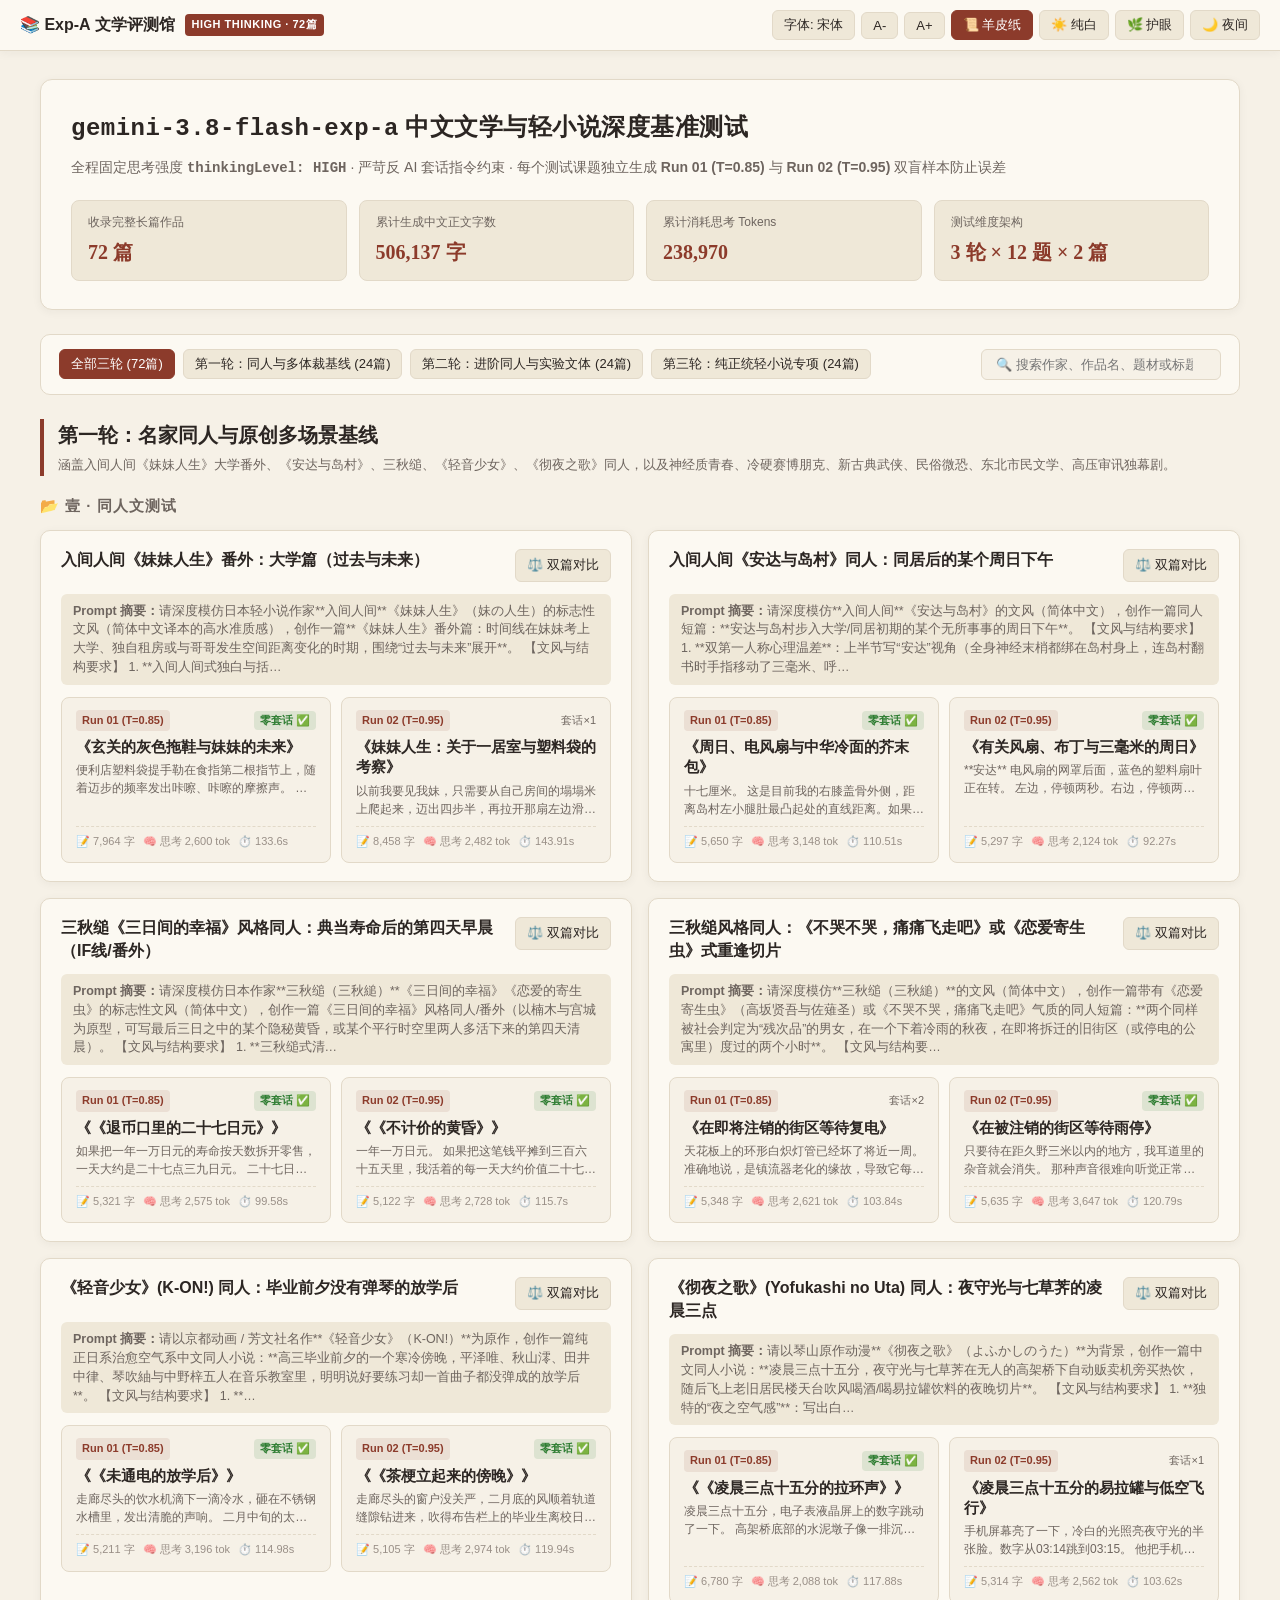
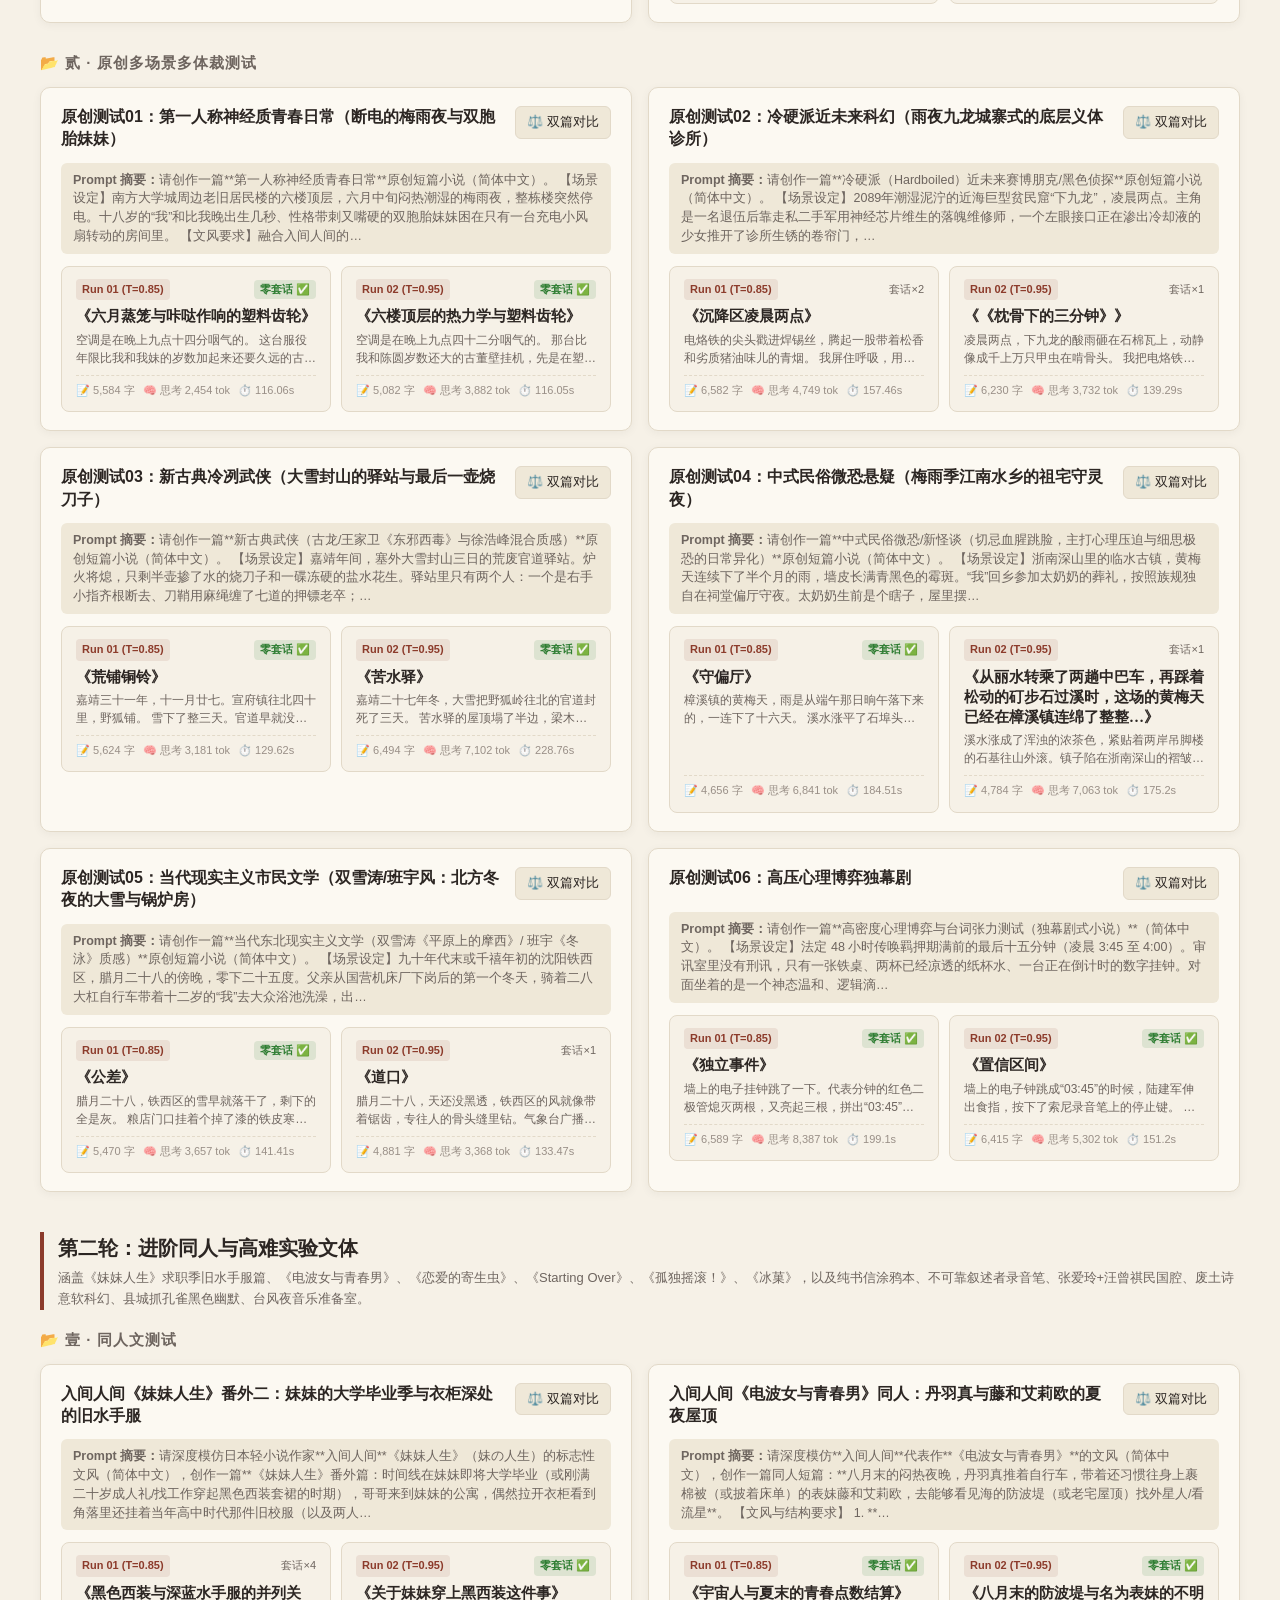
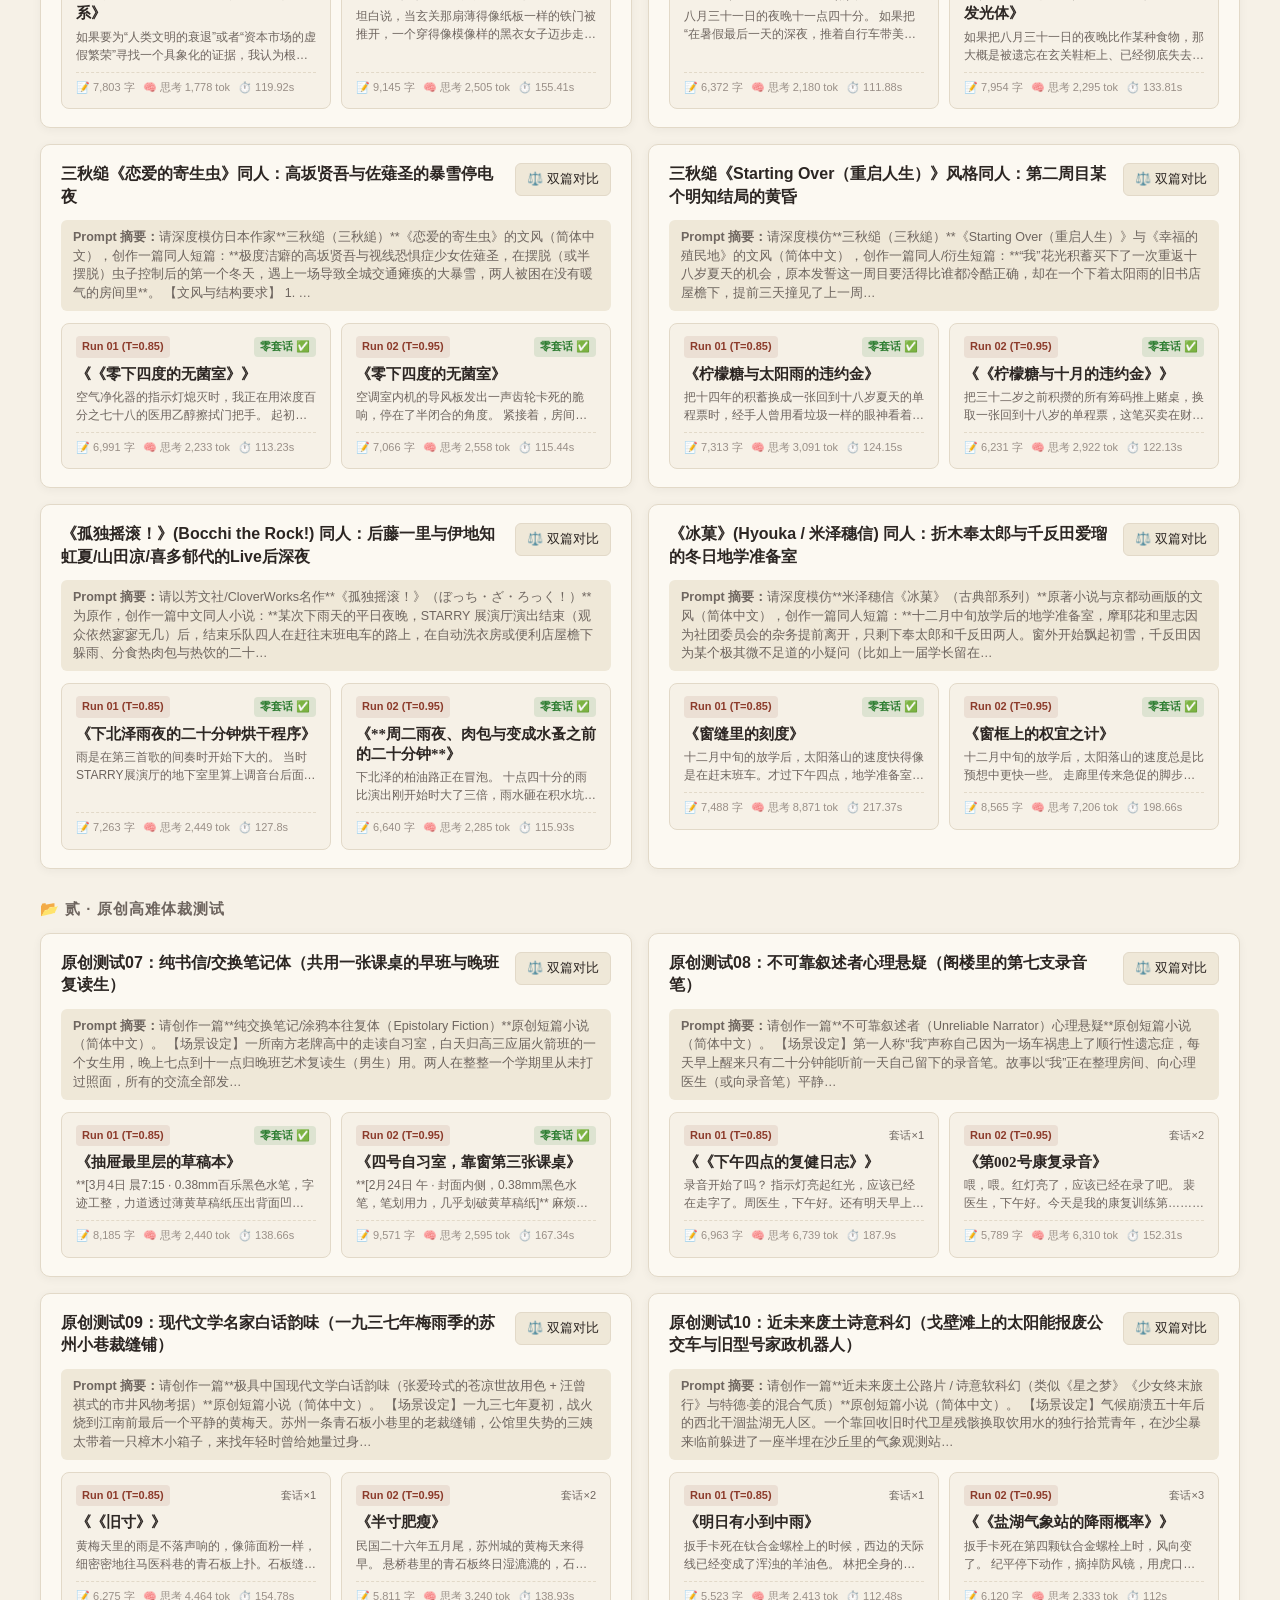
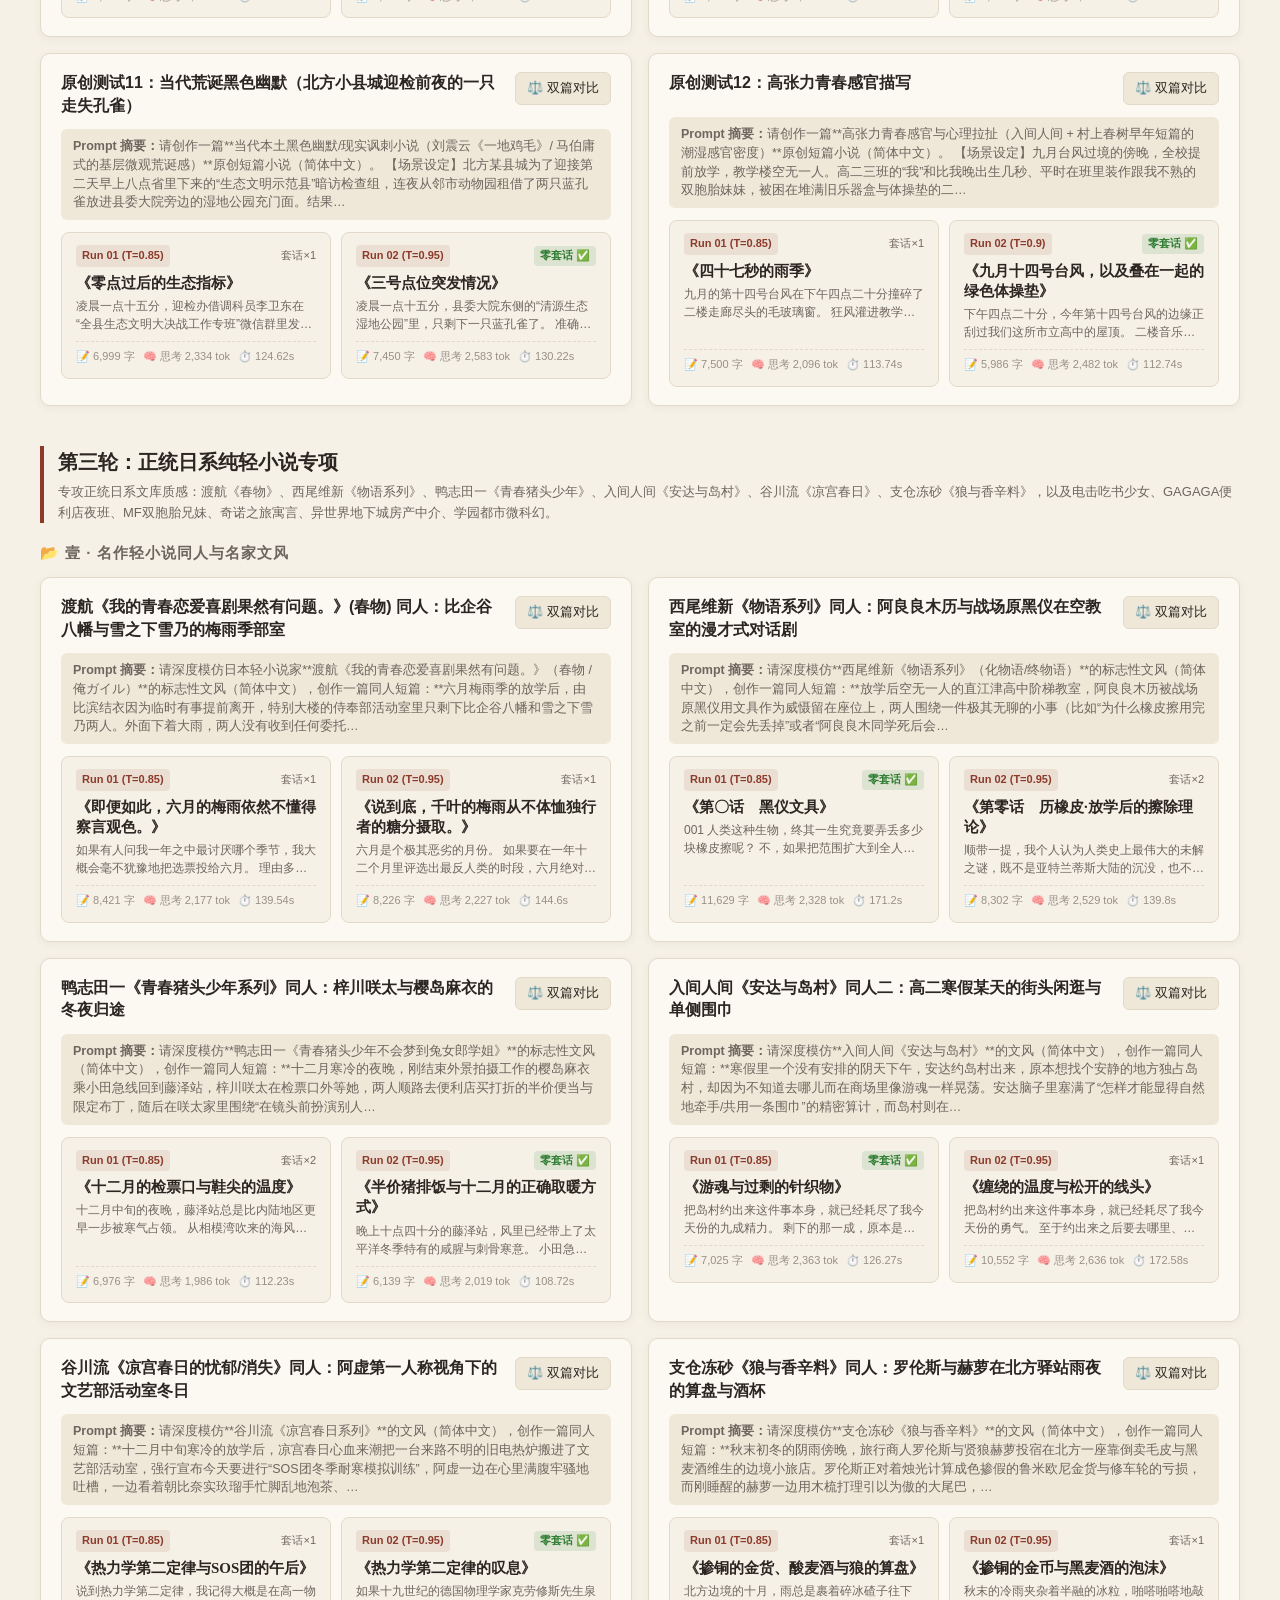
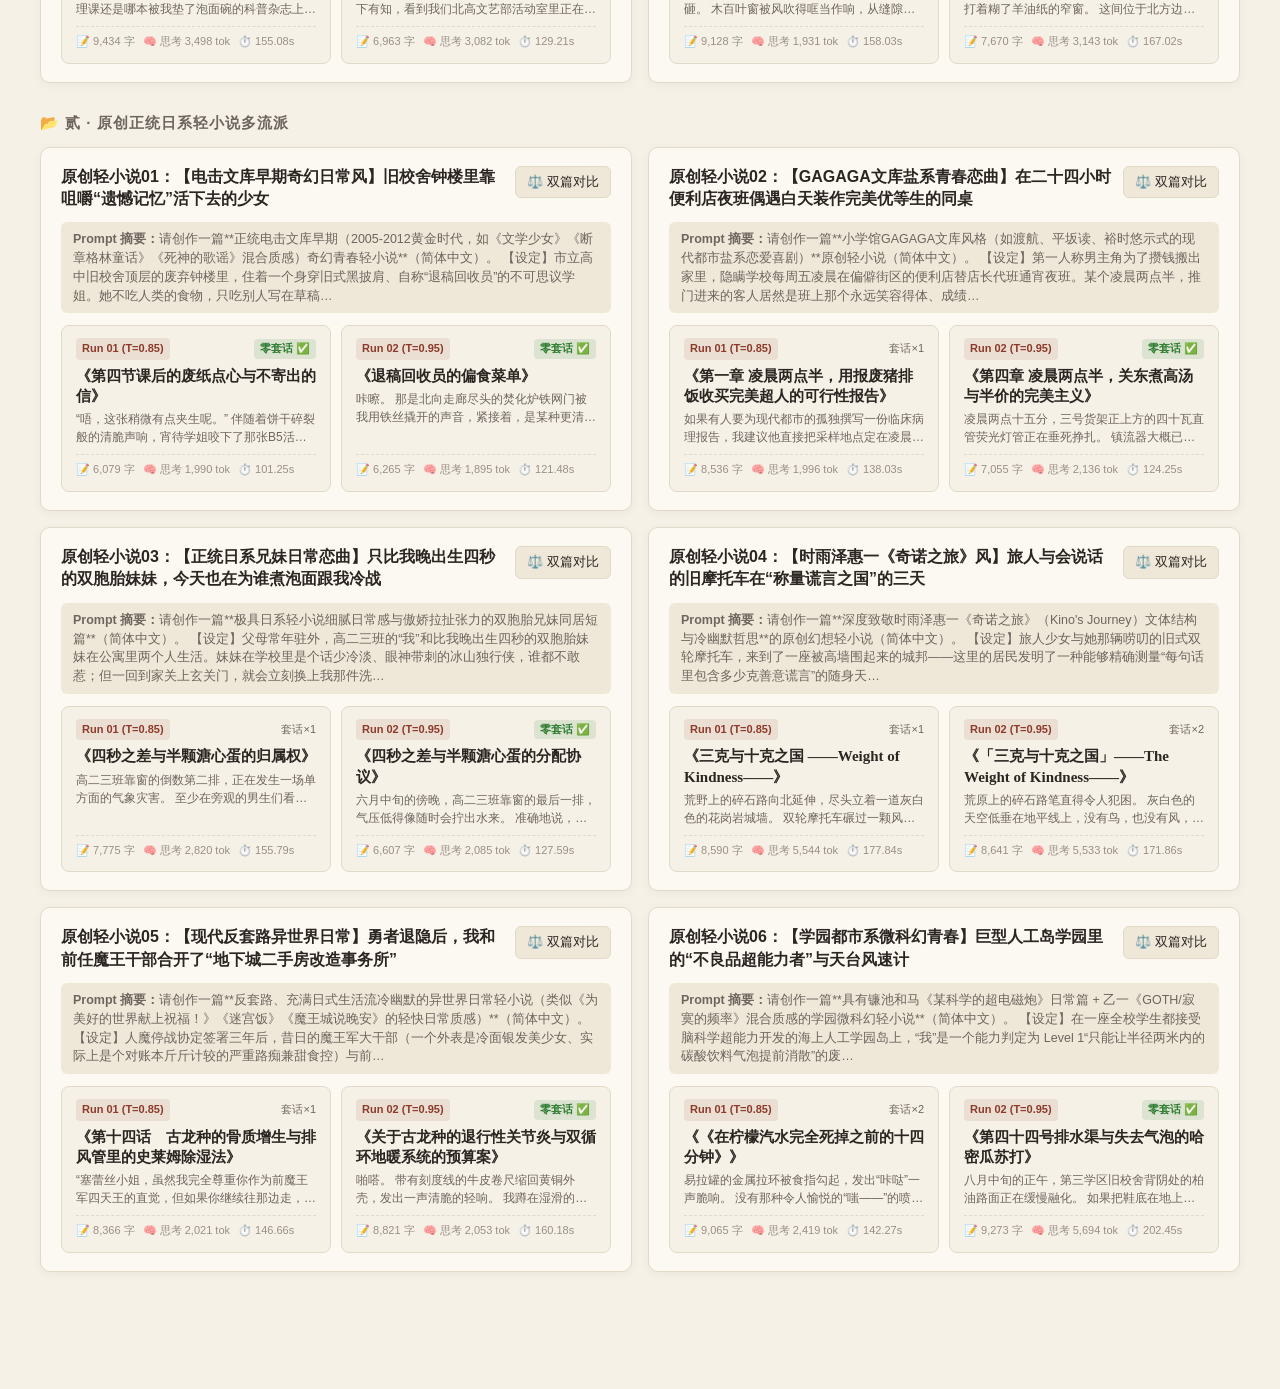
==== index.html @ 612570c8 "Add static catalog & lightweight novel reader for all 72 benchmark articles (506k chars)" ====
<!DOCTYPE html>
<html lang="zh-CN" data-theme="sepia" data-font="serif">
<head>
  <meta charset="UTF-8" />
  <meta name="viewport" content="width=device-width, initial-scale=1.0, maximum-scale=5.0" />
  <title>gemini-3.8-flash-exp-a 中文文学与轻小说创作评测馆 (72篇 / 50.6万字)</title>
  <style>
    :root {
      --bg-main: #f6f1e7;
      --bg-card: #fcf9f2;
      --bg-elevated: #efe8d8;
      --text-main: #2c2623;
      --text-muted: #6e655f;
      --text-faint: #998f87;
      --border-color: #e2d9c8;
      --accent: #8c3b2b;
      --accent-soft: rgba(140, 59, 43, 0.1);
      --badge-ok-bg: rgba(46, 125, 50, 0.12);
      --badge-ok-text: #2e7d32;
      --shadow: 0 2px 10px rgba(44, 38, 35, 0.05);
      --reader-font-size: 18px;
      --reader-max-width: 780px;
      --font-serif: "Songti SC", "Noto Serif CJK SC", "Source Han Serif SC", "STSong", "SimSun", Georgia, serif;
      --font-sans: -apple-system, BlinkMacSystemFont, "PingFang SC", "Hiragino Sans GB", "Microsoft YaHei", "Noto Sans CJK SC", sans-serif;
    }

    [data-theme="light"] {
      --bg-main: #f8f9fa;
      --bg-card: #ffffff;
      --bg-elevated: #f1f3f5;
      --text-main: #1f2328;
      --text-muted: #59636e;
      --text-faint: #8c959f;
      --border-color: #e5e7eb;
      --accent: #2563eb;
      --accent-soft: rgba(37, 99, 235, 0.1);
      --shadow: 0 2px 8px rgba(0, 0, 0, 0.04);
    }

    [data-theme="green"] {
      --bg-main: #e3edcd;
      --bg-card: #ebf4d8;
      --bg-elevated: #d7e4bc;
      --text-main: #233020;
      --text-muted: #52634e;
      --text-faint: #788a73;
      --border-color: #c7d6ab;
      --accent: #2e6b34;
      --accent-soft: rgba(46, 107, 52, 0.12);
      --shadow: 0 2px 8px rgba(35, 48, 32, 0.05);
    }

    [data-theme="dark"] {
      --bg-main: #141517;
      --bg-card: #1c1e22;
      --bg-elevated: #25282e;
      --text-main: #d8dae0;
      --text-muted: #9096a2;
      --text-faint: #636875;
      --border-color: #2c3038;
      --accent: #e07a5f;
      --accent-soft: rgba(224, 122, 95, 0.15);
      --badge-ok-bg: rgba(76, 175, 80, 0.15);
      --badge-ok-text: #81c784;
      --shadow: 0 4px 16px rgba(0, 0, 0, 0.3);
    }

    * {
      box-sizing: border-box;
      margin: 0;
      padding: 0;
    }

    body {
      background-color: var(--bg-main);
      color: var(--text-main);
      font-family: var(--font-sans);
      line-height: 1.6;
      transition: background-color 0.2s ease, color 0.2s ease;
      -webkit-font-smoothing: antialiased;
    }

    /* Reading progress bar */
    #progress-bar {
      position: fixed;
      top: 0;
      left: 0;
      height: 3px;
      background: var(--accent);
      width: 0%;
      z-index: 1000;
      transition: width 0.1s ease-out;
    }

    /* Top Sticky Navigation */
    .topbar {
      position: sticky;
      top: 0;
      z-index: 900;
      background: var(--bg-card);
      border-bottom: 1px solid var(--border-color);
      padding: 10px 20px;
      display: flex;
      align-items: center;
      justify-content: space-between;
      gap: 12px;
      flex-wrap: wrap;
      box-shadow: var(--shadow);
    }

    .brand {
      display: flex;
      align-items: center;
      gap: 10px;
      cursor: pointer;
      text-decoration: none;
      color: var(--text-main);
      font-weight: 700;
      font-size: 16px;
    }

    .brand-badge {
      background: var(--accent);
      color: #fff;
      font-size: 11px;
      padding: 2px 7px;
      border-radius: 4px;
      font-weight: 600;
      letter-spacing: 0.5px;
    }

    .toolbar-group {
      display: flex;
      align-items: center;
      gap: 6px;
      flex-wrap: wrap;
    }

    .btn {
      background: var(--bg-elevated);
      color: var(--text-main);
      border: 1px solid var(--border-color);
      padding: 5px 11px;
      border-radius: 6px;
      font-size: 13px;
      cursor: pointer;
      transition: all 0.15s ease;
      display: inline-flex;
      align-items: center;
      gap: 5px;
      text-decoration: none;
      white-space: nowrap;
    }

    .btn:hover {
      border-color: var(--accent);
      color: var(--accent);
    }

    .btn.active {
      background: var(--accent);
      color: #fff;
      border-color: var(--accent);
    }

    /* Container */
    .container {
      max-width: 1240px;
      margin: 0 auto;
      padding: 28px 20px 80px;
    }

    /* Hero Header */
    .hero {
      background: var(--bg-card);
      border: 1px solid var(--border-color);
      border-radius: 12px;
      padding: 28px 30px;
      margin-bottom: 24px;
      box-shadow: var(--shadow);
    }

    .hero h1 {
      font-size: 24px;
      font-family: var(--font-serif);
      margin-bottom: 8px;
      letter-spacing: 0.5px;
    }

    .hero-sub {
      color: var(--text-muted);
      font-size: 14px;
      margin-bottom: 20px;
    }

    .stats-grid {
      display: grid;
      grid-template-columns: repeat(auto-fit, minmax(160px, 1fr));
      gap: 12px;
    }

    .stat-box {
      background: var(--bg-elevated);
      padding: 12px 16px;
      border-radius: 8px;
      border: 1px solid var(--border-color);
    }

    .stat-label {
      font-size: 12px;
      color: var(--text-muted);
      margin-bottom: 4px;
    }

    .stat-val {
      font-size: 20px;
      font-weight: 700;
      color: var(--accent);
      font-family: var(--font-serif);
    }

    /* Filter Bar */
    .filter-bar {
      display: flex;
      flex-wrap: wrap;
      gap: 12px;
      align-items: center;
      justify-content: space-between;
      margin-bottom: 24px;
      background: var(--bg-card);
      padding: 14px 18px;
      border-radius: 10px;
      border: 1px solid var(--border-color);
    }

    .tabs {
      display: flex;
      gap: 8px;
      flex-wrap: wrap;
    }

    .search-input {
      background: var(--bg-main);
      color: var(--text-main);
      border: 1px solid var(--border-color);
      padding: 7px 14px;
      border-radius: 6px;
      font-size: 13px;
      min-width: 240px;
      outline: none;
    }

    .search-input:focus {
      border-color: var(--accent);
    }

    /* Round Section */
    .round-section {
      margin-bottom: 40px;
    }

    .round-header {
      border-left: 4px solid var(--accent);
      padding-left: 14px;
      margin-bottom: 18px;
    }

    .round-header h2 {
      font-size: 20px;
      font-family: var(--font-serif);
      margin-bottom: 4px;
    }

    .round-header p {
      font-size: 13px;
      color: var(--text-muted);
    }

    .category-block {
      margin-bottom: 28px;
    }

    .category-title {
      font-size: 15px;
      font-weight: 700;
      color: var(--text-muted);
      margin-bottom: 12px;
      display: flex;
      align-items: center;
      gap: 8px;
      text-transform: uppercase;
      letter-spacing: 1px;
    }

    .topics-grid {
      display: grid;
      grid-template-columns: repeat(auto-fill, minmax(540px, 1fr));
      gap: 16px;
    }

    @media (max-width: 640px) {
      .topics-grid {
        grid-template-columns: 1fr;
      }
      .search-input {
        width: 100%;
      }
    }

    .topic-card {
      background: var(--bg-card);
      border: 1px solid var(--border-color);
      border-radius: 10px;
      padding: 18px 20px;
      box-shadow: var(--shadow);
      display: flex;
      flex-direction: column;
      gap: 12px;
    }

    .topic-top {
      display: flex;
      justify-content: space-between;
      align-items: flex-start;
      gap: 10px;
    }

    .topic-name {
      font-size: 16px;
      font-weight: 700;
      color: var(--text-main);
      line-height: 1.4;
    }

    .prompt-preview {
      font-size: 12.5px;
      color: var(--text-muted);
      background: var(--bg-elevated);
      padding: 8px 12px;
      border-radius: 6px;
      line-height: 1.5;
    }

    .runs-row {
      display: grid;
      grid-template-columns: 1fr 1fr;
      gap: 10px;
    }

    @media (max-width: 500px) {
      .runs-row {
        grid-template-columns: 1fr;
      }
    }

    .run-box {
      border: 1px solid var(--border-color);
      background: var(--bg-main);
      border-radius: 8px;
      padding: 12px 14px;
      cursor: pointer;
      transition: all 0.15s ease;
      display: flex;
      flex-direction: column;
      justify-content: space-between;
      gap: 8px;
      text-decoration: none;
      color: inherit;
    }

    .run-box:hover {
      border-color: var(--accent);
      transform: translateY(-1px);
      box-shadow: var(--shadow);
    }

    .run-badge-row {
      display: flex;
      align-items: center;
      justify-content: space-between;
      font-size: 11px;
      color: var(--text-muted);
    }

    .run-tag {
      font-weight: 700;
      color: var(--accent);
      background: var(--accent-soft);
      padding: 2px 6px;
      border-radius: 4px;
    }

    .cliche-ok {
      background: var(--badge-ok-bg);
      color: var(--badge-ok-text);
      padding: 1px 6px;
      border-radius: 4px;
      font-weight: 600;
    }

    .run-story-title {
      font-family: var(--font-serif);
      font-weight: 700;
      font-size: 15px;
      color: var(--text-main);
      line-height: 1.35;
    }

    .run-excerpt {
      font-size: 12px;
      color: var(--text-muted);
      line-height: 1.5;
      display: -webkit-box;
      -webkit-line-clamp: 2;
      -webkit-box-orient: vertical;
      overflow: hidden;
    }

    .run-meta-foot {
      font-size: 11px;
      color: var(--text-faint);
      display: flex;
      gap: 8px;
      flex-wrap: wrap;
      border-top: 1px dashed var(--border-color);
      padding-top: 6px;
    }

    /* ================= READER VIEW ================= */
    #reader-view {
      display: none;
    }

    .reader-wrapper {
      max-width: var(--reader-max-width);
      margin: 0 auto;
      padding: 24px 16px 100px;
      transition: max-width 0.2s ease;
    }

    .reader-wrapper.compare-mode {
      max-width: 1440px;
    }

    .reader-meta-card {
      background: var(--bg-card);
      border: 1px solid var(--border-color);
      border-radius: 10px;
      padding: 18px 22px;
      margin-bottom: 20px;
      box-shadow: var(--shadow);
    }

    .reader-eyebrow {
      font-size: 12px;
      color: var(--accent);
      font-weight: 600;
      margin-bottom: 4px;
      display: flex;
      align-items: center;
      justify-content: space-between;
      flex-wrap: wrap;
      gap: 8px;
    }

    .reader-topic-title {
      font-size: 18px;
      font-weight: 700;
      margin-bottom: 10px;
    }

    .reader-stats-strip {
      display: flex;
      flex-wrap: wrap;
      gap: 12px;
      font-size: 12.5px;
      color: var(--text-muted);
      padding-bottom: 12px;
      border-bottom: 1px solid var(--border-color);
      margin-bottom: 12px;
    }

    .drawer-box {
      display: none;
      margin-top: 12px;
      background: var(--bg-elevated);
      border: 1px solid var(--border-color);
      border-radius: 8px;
      padding: 14px 16px;
      font-size: 13px;
      white-space: pre-wrap;
      line-height: 1.65;
      max-height: 420px;
      overflow-y: auto;
      color: var(--text-main);
    }

    .drawer-box.open {
      display: block;
    }

    /* Novel Paper Area */
    .paper-grid {
      display: grid;
      grid-template-columns: 1fr;
      gap: 20px;
    }

    .reader-wrapper.compare-mode .paper-grid {
      grid-template-columns: 1fr 1fr;
    }

    @media (max-width: 900px) {
      .reader-wrapper.compare-mode .paper-grid {
        grid-template-columns: 1fr;
      }
    }

    .novel-paper {
      background: var(--bg-card);
      border: 1px solid var(--border-color);
      border-radius: 12px;
      padding: 44px 48px;
      box-shadow: var(--shadow);
      font-size: var(--reader-font-size);
      line-height: 1.95;
      letter-spacing: 0.02em;
    }

    [data-font="serif"] .novel-paper {
      font-family: var(--font-serif);
    }

    [data-font="sans"] .novel-paper {
      font-family: var(--font-sans);
    }

    @media (max-width: 640px) {
      .novel-paper {
        padding: 26px 20px;
        line-height: 1.85;
      }
    }

    .novel-paper h1, .novel-paper h2, .novel-paper h3 {
      font-family: var(--font-serif);
      line-height: 1.4;
      margin: 1.2em 0 0.8em;
      color: var(--text-main);
    }

    .novel-paper h1:first-child, .novel-paper h2:first-child {
      margin-top: 0;
      padding-bottom: 16px;
      border-bottom: 1px solid var(--border-color);
      margin-bottom: 28px;
      font-size: 1.45em;
    }

    .novel-paper p {
      margin-bottom: 1.15em;
      text-align: justify;
    }

    .novel-paper blockquote {
      border-left: 3px solid var(--accent);
      background: var(--bg-elevated);
      padding: 10px 16px;
      margin: 1.2em 0;
      border-radius: 0 6px 6px 0;
      font-size: 0.95em;
    }

    .novel-paper hr {
      border: none;
      border-top: 1px dashed var(--border-color);
      margin: 2em 0;
    }

    .reader-footer-nav {
      margin-top: 28px;
      display: flex;
      justify-content: space-between;
      align-items: center;
      gap: 12px;
      flex-wrap: wrap;
    }
  </style>
</head>
<body>

  <div id="progress-bar"></div>

  <!-- Top Sticky Bar -->
  <header class="topbar">
    <a class="brand" href="#/" onclick="goHome(event)">
      <span>📚 Exp-A 文学评测馆</span>
      <span class="brand-badge">HIGH THINKING · 72篇</span>
    </a>

    <!-- Reader Controls (Visible everywhere for theme, expanded in reader) -->
    <div class="toolbar-group">
      <button class="btn" id="btn-back-home" style="display:none;" onclick="goHome(event)">← 返回分类目录</button>
      <button class="btn" id="btn-font-toggle" onclick="toggleFont()" title="切换衬线/无衬线字体">字体: 宋体</button>
      <button class="btn" onclick="changeFontSize(-1)" title="减小字号">A-</button>
      <button class="btn" onclick="changeFontSize(1)" title="增大字号">A+</button>
      <button class="btn" id="theme-sepia" onclick="setTheme('sepia')">📜 羊皮纸</button>
      <button class="btn" id="theme-light" onclick="setTheme('light')">☀️ 纯白</button>
      <button class="btn" id="theme-green" onclick="setTheme('green')">🌿 护眼</button>
      <button class="btn" id="theme-dark" onclick="setTheme('dark')">🌙 夜间</button>
    </div>
  </header>

  <!-- ================= DIRECTORY VIEW ================= -->
  <main id="directory-view" class="container">
    <section class="hero">
      <h1><code>gemini-3.8-flash-exp-a</code> 中文文学与轻小说深度基准测试</h1>
      <p class="hero-sub">
        全程固定思考强度 <strong><code>thinkingLevel: HIGH</code></strong> · 严苛反 AI 套话指令约束 · 每个测试课题独立生成 <strong>Run 01 (T=0.85)</strong> 与 <strong>Run 02 (T=0.95)</strong> 双盲样本防止误差
      </p>
      <div class="stats-grid">
        <div class="stat-box">
          <div class="stat-label">收录完整长篇作品</div>
          <div class="stat-val" id="stat-articles">72 篇</div>
        </div>
        <div class="stat-box">
          <div class="stat-label">累计生成中文正文字数</div>
          <div class="stat-val" id="stat-chars">506,137 字</div>
        </div>
        <div class="stat-box">
          <div class="stat-label">累计消耗思考 Tokens</div>
          <div class="stat-val" id="stat-thoughts">238,970</div>
        </div>
        <div class="stat-box">
          <div class="stat-label">测试维度架构</div>
          <div class="stat-val">3 轮 × 12 题 × 2 篇</div>
        </div>
      </div>
    </section>

    <section class="filter-bar">
      <div class="tabs" id="round-tabs">
        <button class="btn active" data-round="all" onclick="filterRound('all')">全部三轮 (72篇)</button>
        <button class="btn" data-round="round1" onclick="filterRound('round1')">第一轮：同人与多体裁基线 (24篇)</button>
        <button class="btn" data-round="round2" onclick="filterRound('round2')">第二轮：进阶同人与实验文体 (24篇)</button>
        <button class="btn" data-round="round3" onclick="filterRound('round3')">第三轮：纯正统轻小说专项 (24篇)</button>
      </div>
      <input type="search" id="search-box" class="search-input" placeholder="🔍 搜索作家、作品名、题材或标题关键词..." oninput="renderDirectory()" />
    </section>

    <div id="catalog-container"></div>
  </main>

  <!-- ================= READER VIEW ================= -->
  <main id="reader-view">
    <div class="reader-wrapper" id="reader-wrapper">
      <div class="reader-meta-card">
        <div class="reader-eyebrow">
          <span id="r-breadcrumb">Round 1 · 分类</span>
          <div class="toolbar-group">
            <button class="btn" id="btn-switch-run1" onclick="switchRun(1)">Run 01 (T=0.85)</button>
            <button class="btn" id="btn-switch-run2" onclick="switchRun(2)">Run 02 (T=0.95)</button>
            <button class="btn" id="btn-compare" onclick="toggleCompare()">⚖️ 双栏同屏对比</button>
          </div>
        </div>
        <div class="reader-topic-title" id="r-topic-title">课题名称</div>
        <div class="reader-stats-strip" id="r-stats-strip"></div>
        <div class="toolbar-group">
          <button class="btn" onclick="toggleDrawer('drawer-prompt')">📋 查看测试 Prompt (System + User)</button>
          <button class="btn" onclick="toggleDrawer('drawer-thoughts')">🧠 查看 High 思考链 (<span id="r-thought-count">0</span> tokens)</button>
          <a class="btn" id="r-raw-md" href="#" target="_blank">📄 查看原始 Markdown</a>
        </div>
        <div id="drawer-prompt" class="drawer-box"></div>
        <div id="drawer-thoughts" class="drawer-box"></div>
      </div>

      <div class="paper-grid" id="paper-grid">
        <article class="novel-paper" id="novel-content-1"></article>
        <article class="novel-paper" id="novel-content-2" style="display:none;"></article>
      </div>

      <div class="reader-footer-nav">
        <button class="btn" id="btn-prev-art" onclick="navArticle(-1)">← 上一篇</button>
        <button class="btn" onclick="goHome(event)">📚 返回分类总目录</button>
        <button class="btn" id="btn-next-art" onclick="navArticle(1)">下一篇 →</button>
      </div>
    </div>
  </main>

  <script>
    let CATALOG = null;
    let FLAT_ARTICLES = [];
    let ARTICLE_CACHE = {};
    let currentRoundFilter = 'all';
    let currentArticleId = null;
    let currentPairIds = [null, null];
    let isCompareMode = false;
    let fontSize = parseInt(localStorage.getItem('expa_font_size') || '18', 10);

    // Simple & clean Markdown to HTML parser for novel text
    function renderMarkdown(md) {
      if (!md) return '';
      const escaped = md
        .replace(/&/g, '&amp;')
        .replace(/</g, '&lt;')
        .replace(/>/g, '&gt;');

      const lines = escaped.split('\n');
      let html = [];
      let inQuote = false;

      for (let i = 0; i < lines.length; i++) {
        let line = lines[i].trimEnd();
        let trimmed = line.trim();

        if (!trimmed) {
          if (inQuote) {
            html.push('</blockquote>');
            inQuote = false;
          }
          continue;
        }

        if (/^---+$|^\*\*\*+$/.test(trimmed)) {
          if (inQuote) { html.push('</blockquote>'); inQuote = false; }
          html.push('<hr/>');
          continue;
        }

        if (trimmed.startsWith('# ')) {
          if (inQuote) { html.push('</blockquote>'); inQuote = false; }
          html.push(`<h1>${ formatInline(trimmed.slice(2)) }</h1>`);
        } else if (trimmed.startsWith('## ')) {
          if (inQuote) { html.push('</blockquote>'); inQuote = false; }
          html.push(`<h2>${ formatInline(trimmed.slice(3)) }</h2>`);
        } else if (trimmed.startsWith('### ')) {
          if (inQuote) { html.push('</blockquote>'); inQuote = false; }
          html.push(`<h3>${ formatInline(trimmed.slice(4)) }</h3>`);
        } else if (trimmed.startsWith('&gt;')) {
          if (!inQuote) {
            html.push('<blockquote>');
            inQuote = true;
          }
          html.push(`<p>${ formatInline(trimmed.replace(/^&gt;\s*/, '')) }</p>`);
        } else {
          if (inQuote) { html.push('</blockquote>'); inQuote = false; }
          html.push(`<p>${ formatInline(trimmed) }</p>`);
        }
      }
      if (inQuote) html.push('</blockquote>');
      return html.join('\n');
    }

    function formatInline(str) {
      return str
        .replace(/\*\*(.+?)\*\*/g, '<strong>$1</strong>')
        .replace(/\*(.+?)\*/g, '<em>$1</em>')
        .replace(/`([^`]+)`/g, '<code>$1</code>');
    }

    async function init() {
      // Restore theme & font preferences
      const savedTheme = localStorage.getItem('expa_theme') || 'sepia';
      const savedFont = localStorage.getItem('expa_font') || 'serif';
      setTheme(savedTheme);
      setFont(savedFont);
      document.documentElement.style.setProperty('--reader-font-size', fontSize + 'px');

      const res = await fetch('data/catalog.json');
      CATALOG = await res.json();

      document.getElementById('stat-articles').textContent = CATALOG.total_articles + ' 篇';
      document.getElementById('stat-chars').textContent = CATALOG.total_chars.toLocaleString() + ' 字';
      document.getElementById('stat-thoughts').textContent = CATALOG.total_thought_tokens.toLocaleString();

      FLAT_ARTICLES = [];
      CATALOG.rounds.forEach(r => {
        r.categories.forEach(c => {
          c.topics.forEach(t => {
            t.runs.forEach(run => {
              FLAT_ARTICLES.push({
                ...run,
                round_id: r.round_id,
                round_short: r.round_short,
                cat_name: c.cat_name,
                topic_title: t.topic_title,
                pair_ids: t.runs.map(x => x.id)
              });
            });
          });
        });
      });

      renderDirectory();
      handleRoute();
      window.addEventListener('hashchange', handleRoute);
      window.addEventListener('scroll', updateScrollProgress);
      window.addEventListener('keydown', (e) => {
        if (document.getElementById('reader-view').style.display === 'block') {
          if (e.key === 'ArrowLeft') navArticle(-1);
          if (e.key === 'ArrowRight') navArticle(1);
        }
      });
    }

    function updateScrollProgress() {
      const docEl = document.documentElement;
      const scrollTop = docEl.scrollTop || document.body.scrollTop;
      const scrollHeight = docEl.scrollHeight - docEl.clientHeight;
      const pct = scrollHeight > 0 ? Math.min(100, (scrollTop / scrollHeight) * 100) : 0;
      document.getElementById('progress-bar').style.width = pct + '%';
    }

    function filterRound(roundId) {
      currentRoundFilter = roundId;
      document.querySelectorAll('#round-tabs .btn').forEach(b => {
        b.classList.toggle('active', b.getAttribute('data-round') === roundId);
      });
      renderDirectory();
    }

    function renderDirectory() {
      if (!CATALOG) return;
      const q = (document.getElementById('search-box').value || '').trim().toLowerCase();
      const container = document.getElementById('catalog-container');
      let html = '';

      CATALOG.rounds.forEach(r => {
        if (currentRoundFilter !== 'all' && r.round_id !== currentRoundFilter) return;

        let catsHtml = '';
        r.categories.forEach(c => {
          let topicsHtml = '';
          c.topics.forEach(t => {
            const matchText = (t.topic_title + ' ' + t.topic_short + ' ' + t.prompt_preview + ' ' + t.runs.map(x => x.story_title + ' ' + x.excerpt).join(' ')).toLowerCase();
            if (q && !matchText.includes(q)) return;

            const r1 = t.runs[0];
            const r2 = t.runs[1];

            const renderRunBox = (run) => {
              if (!run) return '';
              const hitBadge = run.cliche_total === 0
                ? `<span class="cliche-ok">零套话 ✅</span>`
                : `<span style="color:var(--text-muted)">套话×${run.cliche_total}</span>`;
              return `
                <a class="run-box" href="#/read/${run.id}">
                  <div>
                    <div class="run-badge-row">
                      <span class="run-tag">Run 0${run.run_idx} (T=${run.temperature})</span>
                      ${hitBadge}
                    </div>
                    <div class="run-story-title" style="margin-top:6px;">《${run.story_title}》</div>
                    <div class="run-excerpt" style="margin-top:4px;">${run.excerpt}</div>
                  </div>
                  <div class="run-meta-foot">
                    <span>📝 ${run.char_count.toLocaleString()} 字</span>
                    <span>🧠 思考 ${run.thought_tokens.toLocaleString()} tok</span>
                    <span>⏱️ ${run.duration_s}s</span>
                  </div>
                </a>
              `;
            };

            topicsHtml += `
              <div class="topic-card">
                <div class="topic-top">
                  <div class="topic-name">${t.topic_title}</div>
                  ${r1 && r2 ? `<a class="btn" href="#/compare/${r1.id}">⚖️ 双篇对比</a>` : ''}
                </div>
                <div class="prompt-preview"><strong>Prompt 摘要：</strong>${t.prompt_preview}</div>
                <div class="runs-row">
                  ${renderRunBox(r1)}
                  ${renderRunBox(r2)}
                </div>
              </div>
            `;
          });

          if (topicsHtml) {
            catsHtml += `
              <div class="category-block">
                <div class="category-title">📂 ${c.cat_name}</div>
                <div class="topics-grid">${topicsHtml}</div>
              </div>
            `;
          }
        });

        if (catsHtml) {
          html += `
            <section class="round-section">
              <div class="round-header">
                <h2>${r.round_name}</h2>
                <p>${r.desc}</p>
              </div>
              ${catsHtml}
            </section>
          `;
        }
      });

      container.innerHTML = html || `<div class="hero" style="text-align:center;color:var(--text-muted)">未找到匹配的测试文章，请尝试其他关键词。</div>`;
    }

    async function fetchArticle(id) {
      if (ARTICLE_CACHE[id]) return ARTICLE_CACHE[id];
      const res = await fetch(`data/articles/${id}.json`);
      const data = await res.json();
      ARTICLE_CACHE[id] = data;
      return data;
    }

    async function handleRoute() {
      const hash = window.location.hash || '#/';
      if (hash.startsWith('#/read/') || hash.startsWith('#/compare/')) {
        const isComp = hash.startsWith('#/compare/');
        const artId = hash.replace('#/read/', '').replace('#/compare/', '').trim();
        await openReader(artId, isComp);
      } else {
        document.getElementById('directory-view').style.display = 'block';
        document.getElementById('reader-view').style.display = 'none';
        document.getElementById('btn-back-home').style.display = 'none';
        window.scrollTo({ top: 0 });
      }
    }

    function goHome(e) {
      if (e) e.preventDefault();
      window.location.hash = '#/';
    }

    async function openReader(artId, compareMode = false) {
      const metaItem = FLAT_ARTICLES.find(x => x.id === artId);
      if (!metaItem) {
        goHome();
        return;
      }

      currentArticleId = artId;
      currentPairIds = metaItem.pair_ids || [artId];
      isCompareMode = compareMode;

      document.getElementById('directory-view').style.display = 'none';
      document.getElementById('reader-view').style.display = 'block';
      document.getElementById('btn-back-home').style.display = 'inline-flex';

      const art = await fetchArticle(artId);

      document.getElementById('r-breadcrumb').textContent = `${art.round_short}  ›  ${art.cat_name}  ›  第 ${art.seq}/72 篇`;
      document.getElementById('r-topic-title').textContent = art.topic_title;
      document.getElementById('r-thought-count').textContent = art.thought_tokens.toLocaleString();
      document.getElementById('r-raw-md').href = art.md_path;

      const hitText = art.cliche_total === 0
        ? '0 命中 (100% 纯净 ✅)'
        : JSON.stringify(art.cliche_hits);

      document.getElementById('r-stats-strip').innerHTML = `
        <span><strong>当前批次：</strong>Run 0${art.run_idx} (temperature=${art.temperature})</span>
        <span><strong>正文字数：</strong>${art.char_count.toLocaleString()} 中文字</span>
        <span><strong>思考 Tokens：</strong>${art.thought_tokens.toLocaleString()}</span>
        <span><strong>输出 Tokens：</strong>${art.output_tokens.toLocaleString()}</span>
        <span><strong>生成耗时：</strong>${art.duration_s} 秒</span>
        <span><strong>违禁 AI 词扫描：</strong>${hitText}</span>
      `;

      document.getElementById('drawer-prompt').textContent =
        `【System Instruction】\n${art.sys_instruction}\n\n【User Prompt】\n${art.prompt}`;
      document.getElementById('drawer-thoughts').textContent =
        art.thoughts || '（无思考链记录）';

      // Close drawers on switch
      document.getElementById('drawer-prompt').classList.remove('open');
      document.getElementById('drawer-thoughts').classList.remove('open');

      // Update Run buttons
      document.getElementById('btn-switch-run1').classList.toggle('active', !isCompareMode && art.run_idx === 1);
      document.getElementById('btn-switch-run2').classList.toggle('active', !isCompareMode && art.run_idx === 2);
      document.getElementById('btn-compare').classList.toggle('active', isCompareMode);

      const wrapper = document.getElementById('reader-wrapper');
      const paper1 = document.getElementById('novel-content-1');
      const paper2 = document.getElementById('novel-content-2');

      if (isCompareMode && currentPairIds.length === 2) {
        wrapper.classList.add('compare-mode');
        const [a1, a2] = await Promise.all([fetchArticle(currentPairIds[0]), fetchArticle(currentPairIds[1])]);
        paper1.innerHTML = `<div style="font-size:13px;color:var(--accent);font-weight:700;margin-bottom:10px;">【Run 01 · T=${a1.temperature} · ${a1.char_count.toLocaleString()}字 · 思考 ${a1.thought_tokens} tok】</div>` + renderMarkdown(a1.text);
        paper2.innerHTML = `<div style="font-size:13px;color:var(--accent);font-weight:700;margin-bottom:10px;">【Run 02 · T=${a2.temperature} · ${a2.char_count.toLocaleString()}字 · 思考 ${a2.thought_tokens} tok】</div>` + renderMarkdown(a2.text);
        paper2.style.display = 'block';
      } else {
        wrapper.classList.remove('compare-mode');
        paper1.innerHTML = renderMarkdown(art.text);
        paper2.style.display = 'none';
      }

      // Update Prev / Next buttons
      const idx = FLAT_ARTICLES.findIndex(x => x.id === artId);
      document.getElementById('btn-prev-art').disabled = idx <= 0;
      document.getElementById('btn-next-art').disabled = idx >= FLAT_ARTICLES.length - 1;

      window.scrollTo({ top: 0, behavior: 'smooth' });
    }

    function switchRun(runIdx) {
      if (!currentPairIds || currentPairIds.length < runIdx) return;
      window.location.hash = `#/read/${currentPairIds[runIdx - 1]}`;
    }

    function toggleCompare() {
      if (!currentArticleId) return;
      if (isCompareMode) {
        window.location.hash = `#/read/${currentArticleId}`;
      } else {
        window.location.hash = `#/compare/${currentArticleId}`;
      }
    }

    function navArticle(delta) {
      const idx = FLAT_ARTICLES.findIndex(x => x.id === currentArticleId);
      if (idx === -1) return;
      const nextIdx = idx + delta;
      if (nextIdx >= 0 && nextIdx < FLAT_ARTICLES.length) {
        window.location.hash = `#/read/${FLAT_ARTICLES[nextIdx].id}`;
      }
    }

    function toggleDrawer(id) {
      document.getElementById(id).classList.toggle('open');
    }

    function setTheme(t) {
      document.documentElement.setAttribute('data-theme', t);
      localStorage.setItem('expa_theme', t);
      ['sepia', 'light', 'green', 'dark'].forEach(k => {
        const el = document.getElementById('theme-' + k);
        if (el) el.classList.toggle('active', k === t);
      });
    }

    function setFont(f) {
      document.documentElement.setAttribute('data-font', f);
      localStorage.setItem('expa_font', f);
      document.getElementById('btn-font-toggle').textContent = f === 'serif' ? '字体: 宋体' : '字体: 黑体';
    }

    function toggleFont() {
      const cur = document.documentElement.getAttribute('data-font') || 'serif';
      setFont(cur === 'serif' ? 'sans' : 'serif');
    }

    function changeFontSize(delta) {
      fontSize = Math.max(14, Math.min(26, fontSize + delta));
      document.documentElement.style.setProperty('--reader-font-size', fontSize + 'px');
      localStorage.setItem('expa_font_size', String(fontSize));
    }

    init();
  </script>
</body>
</html>
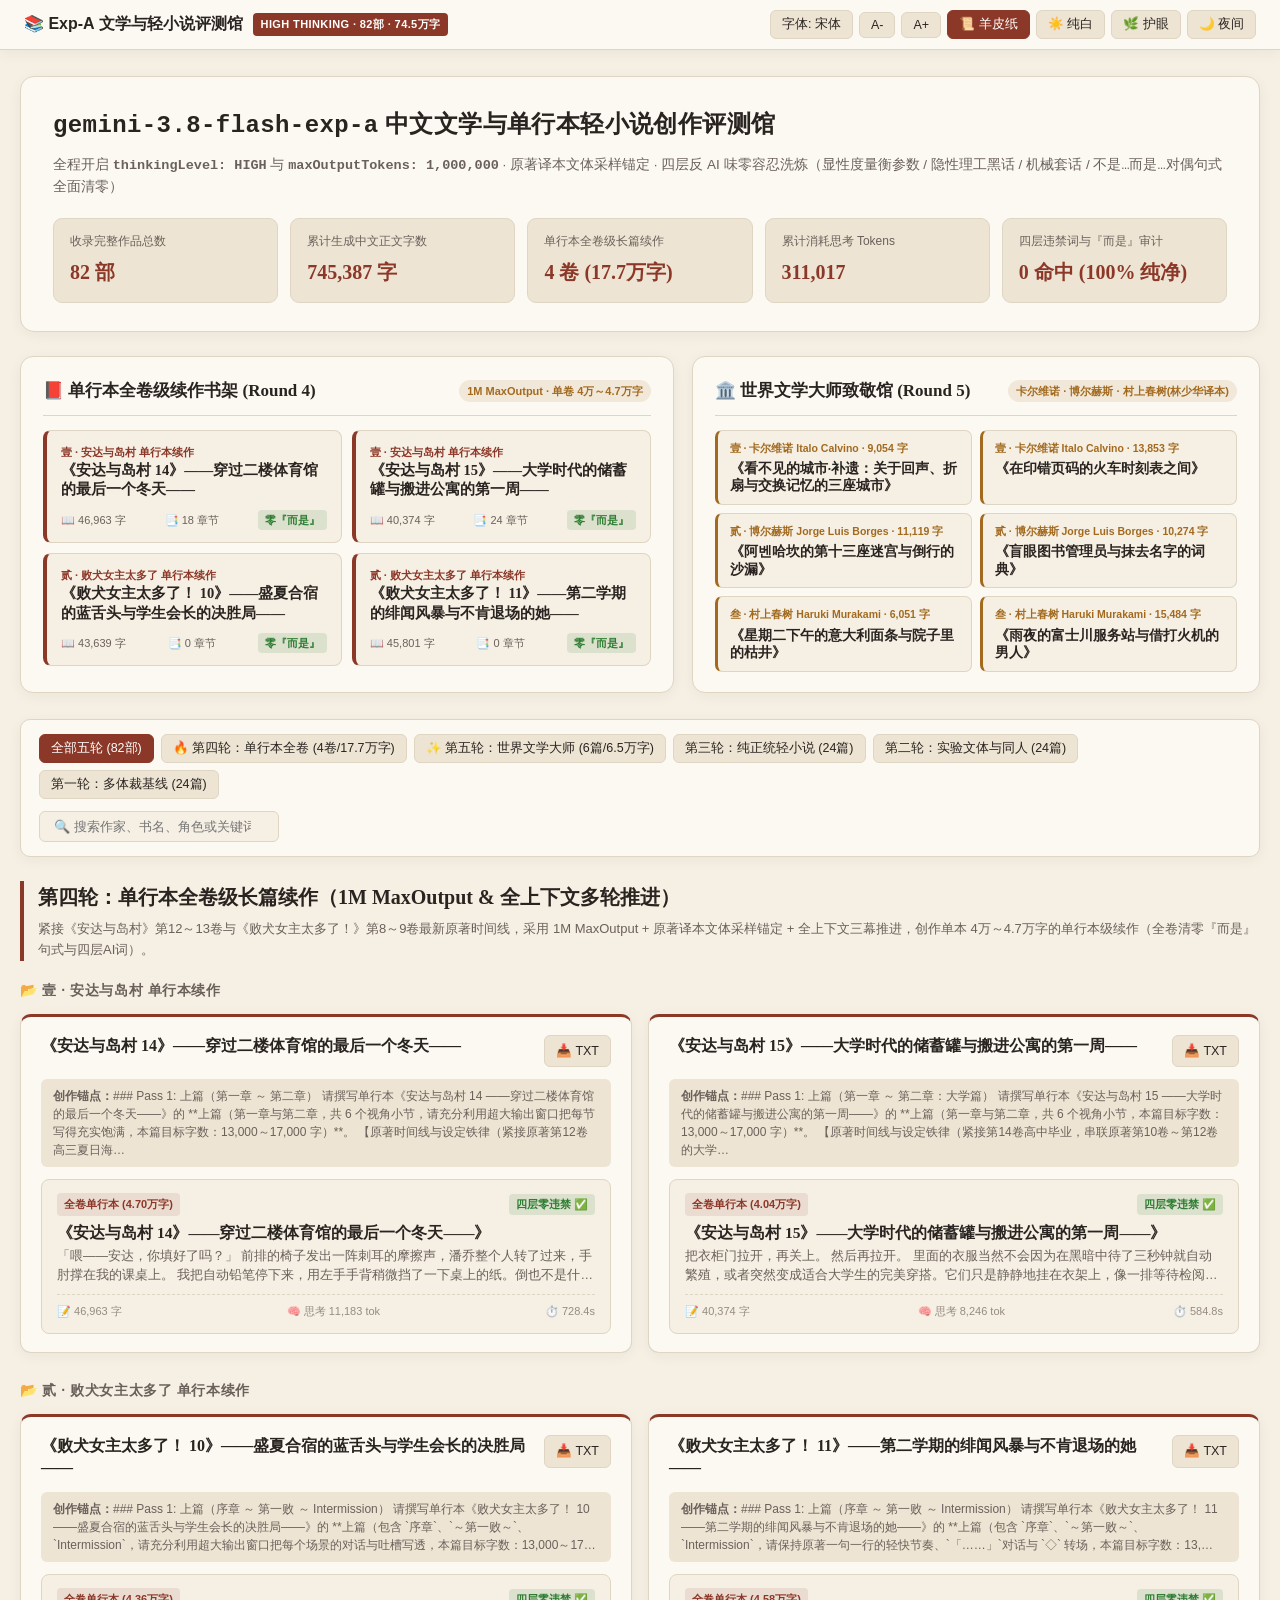
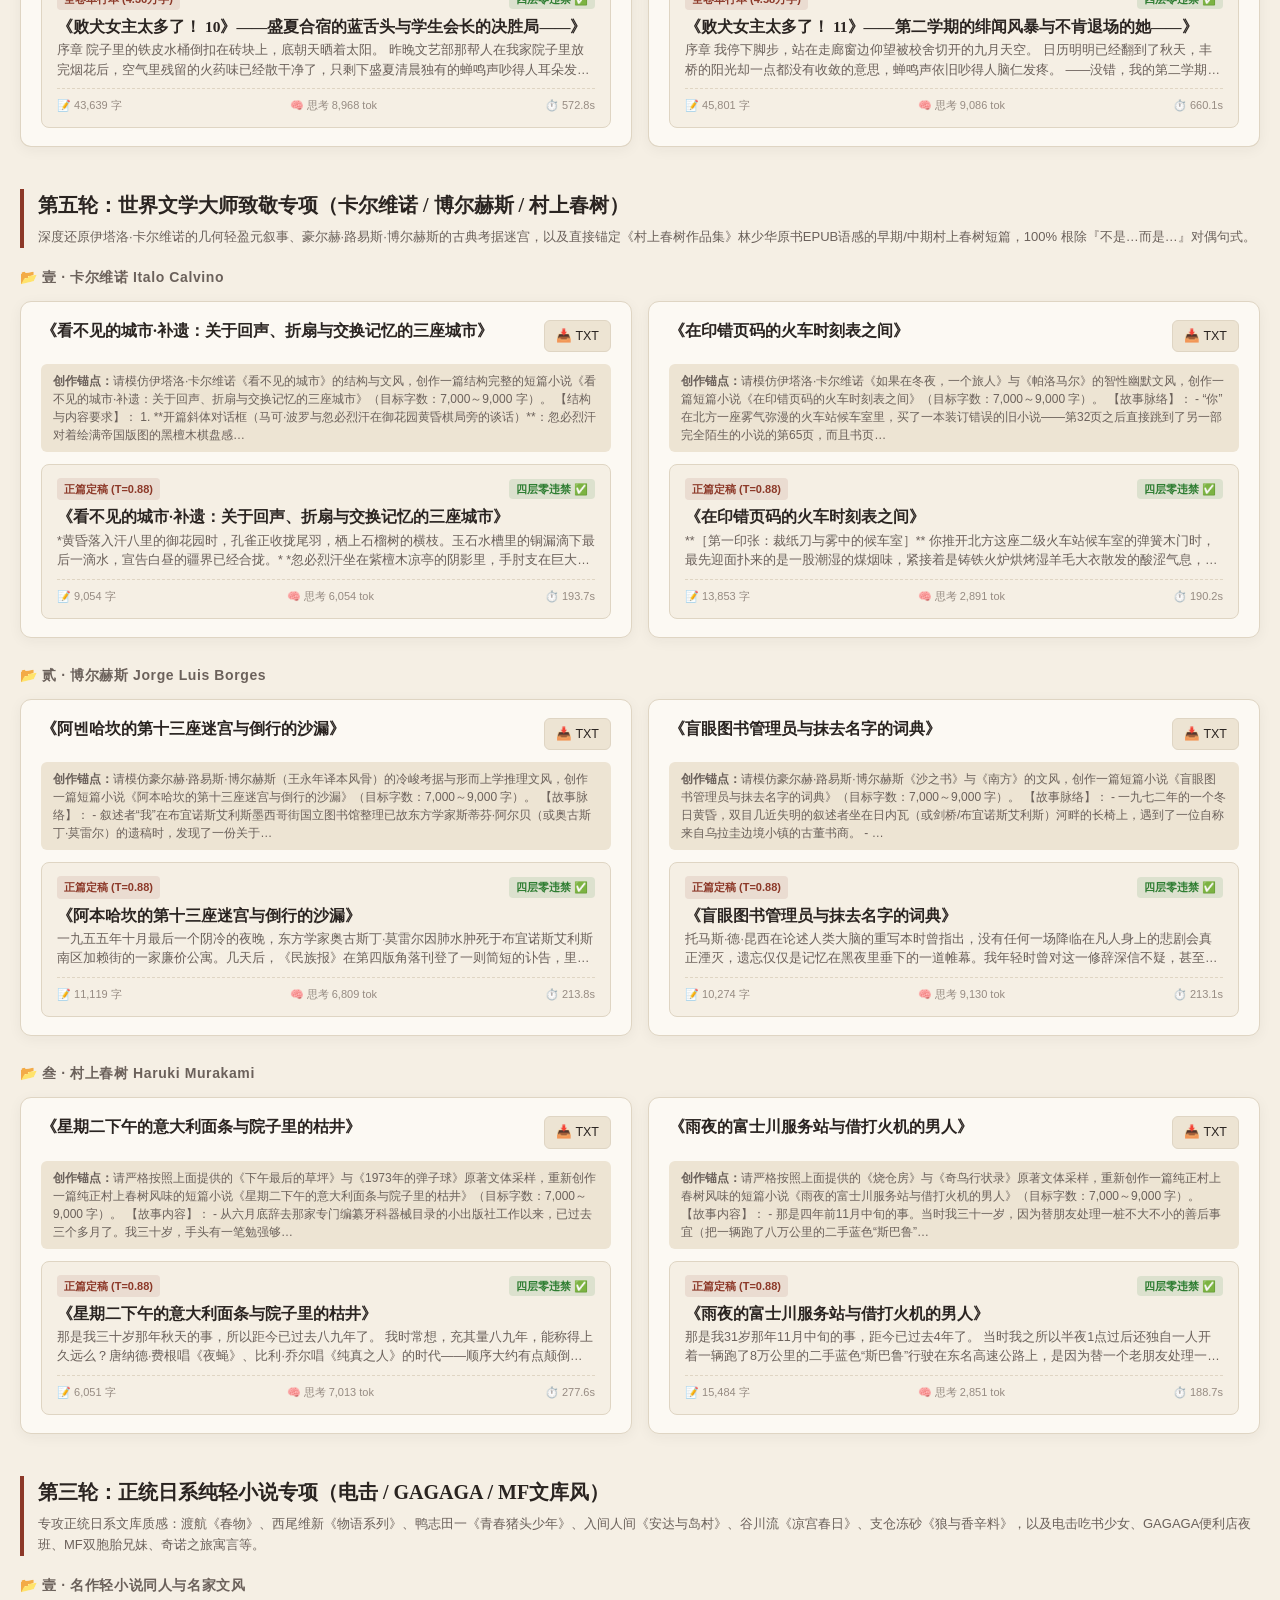
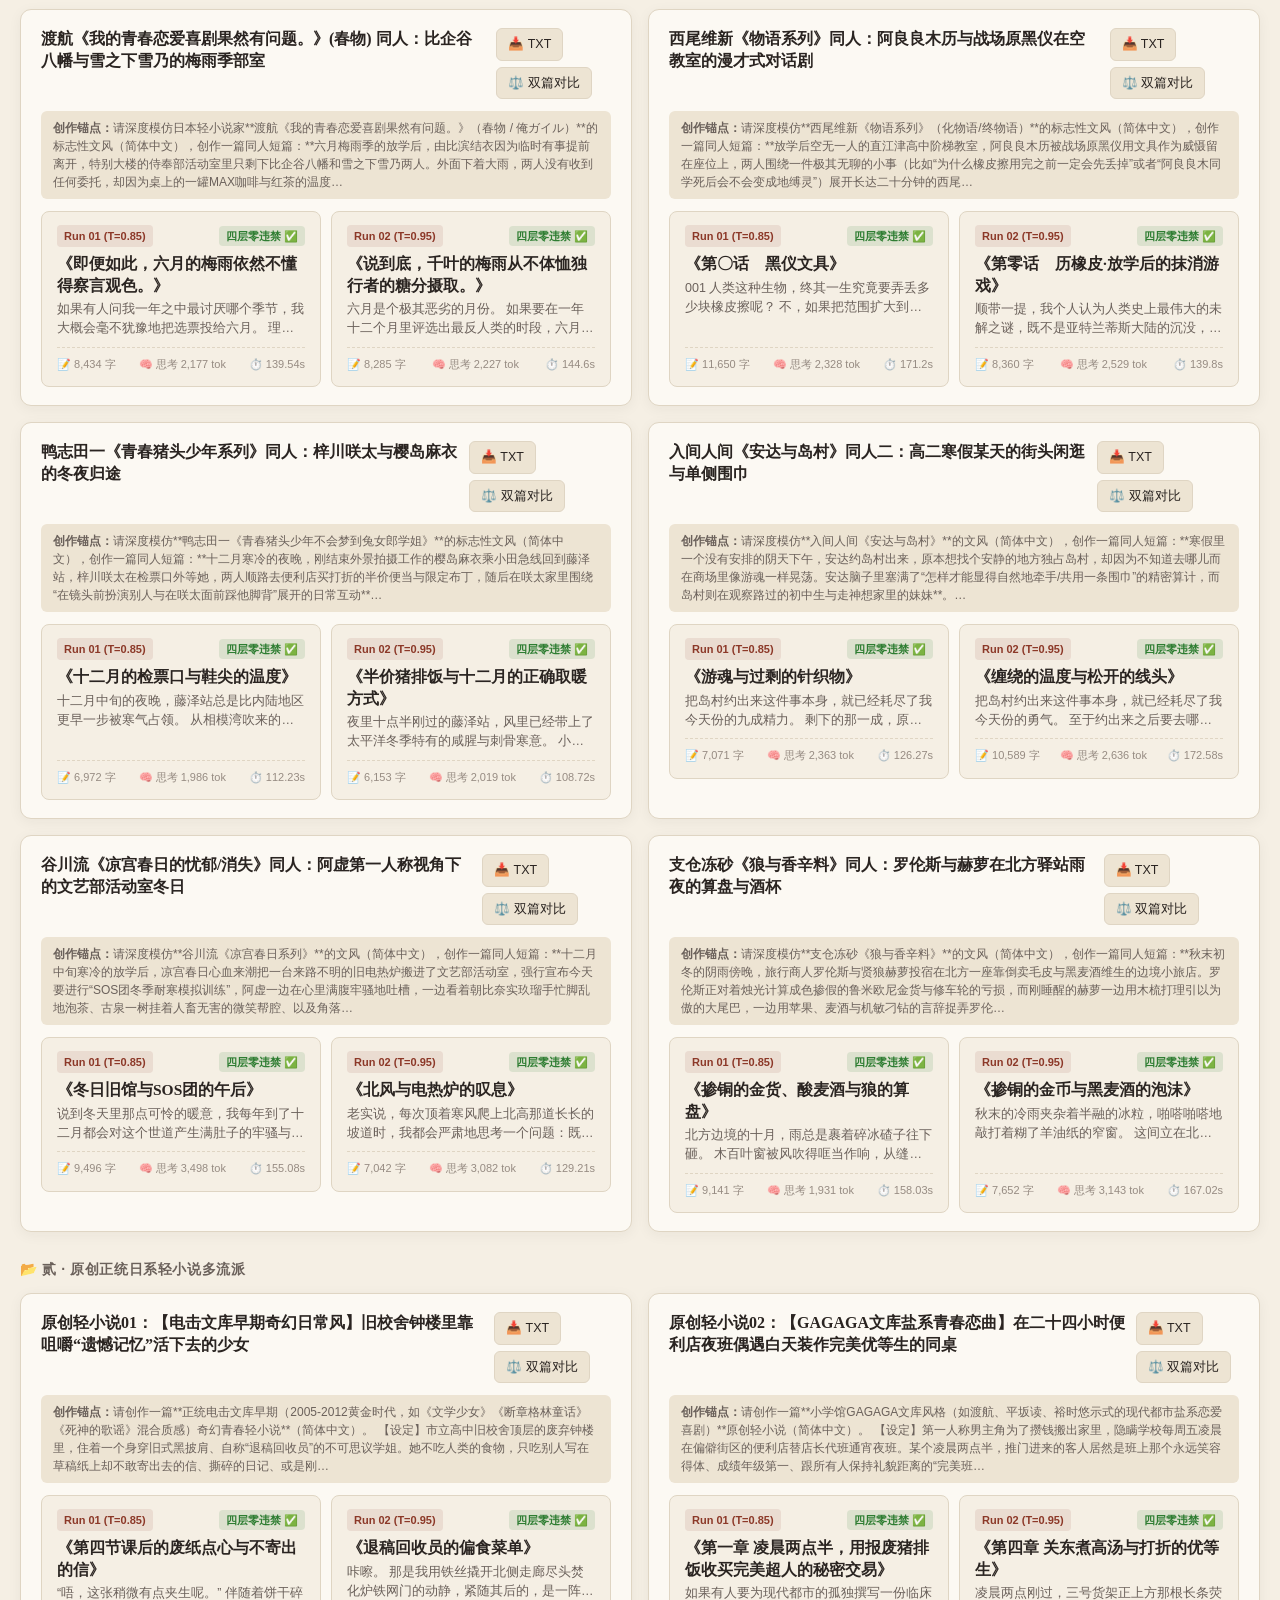
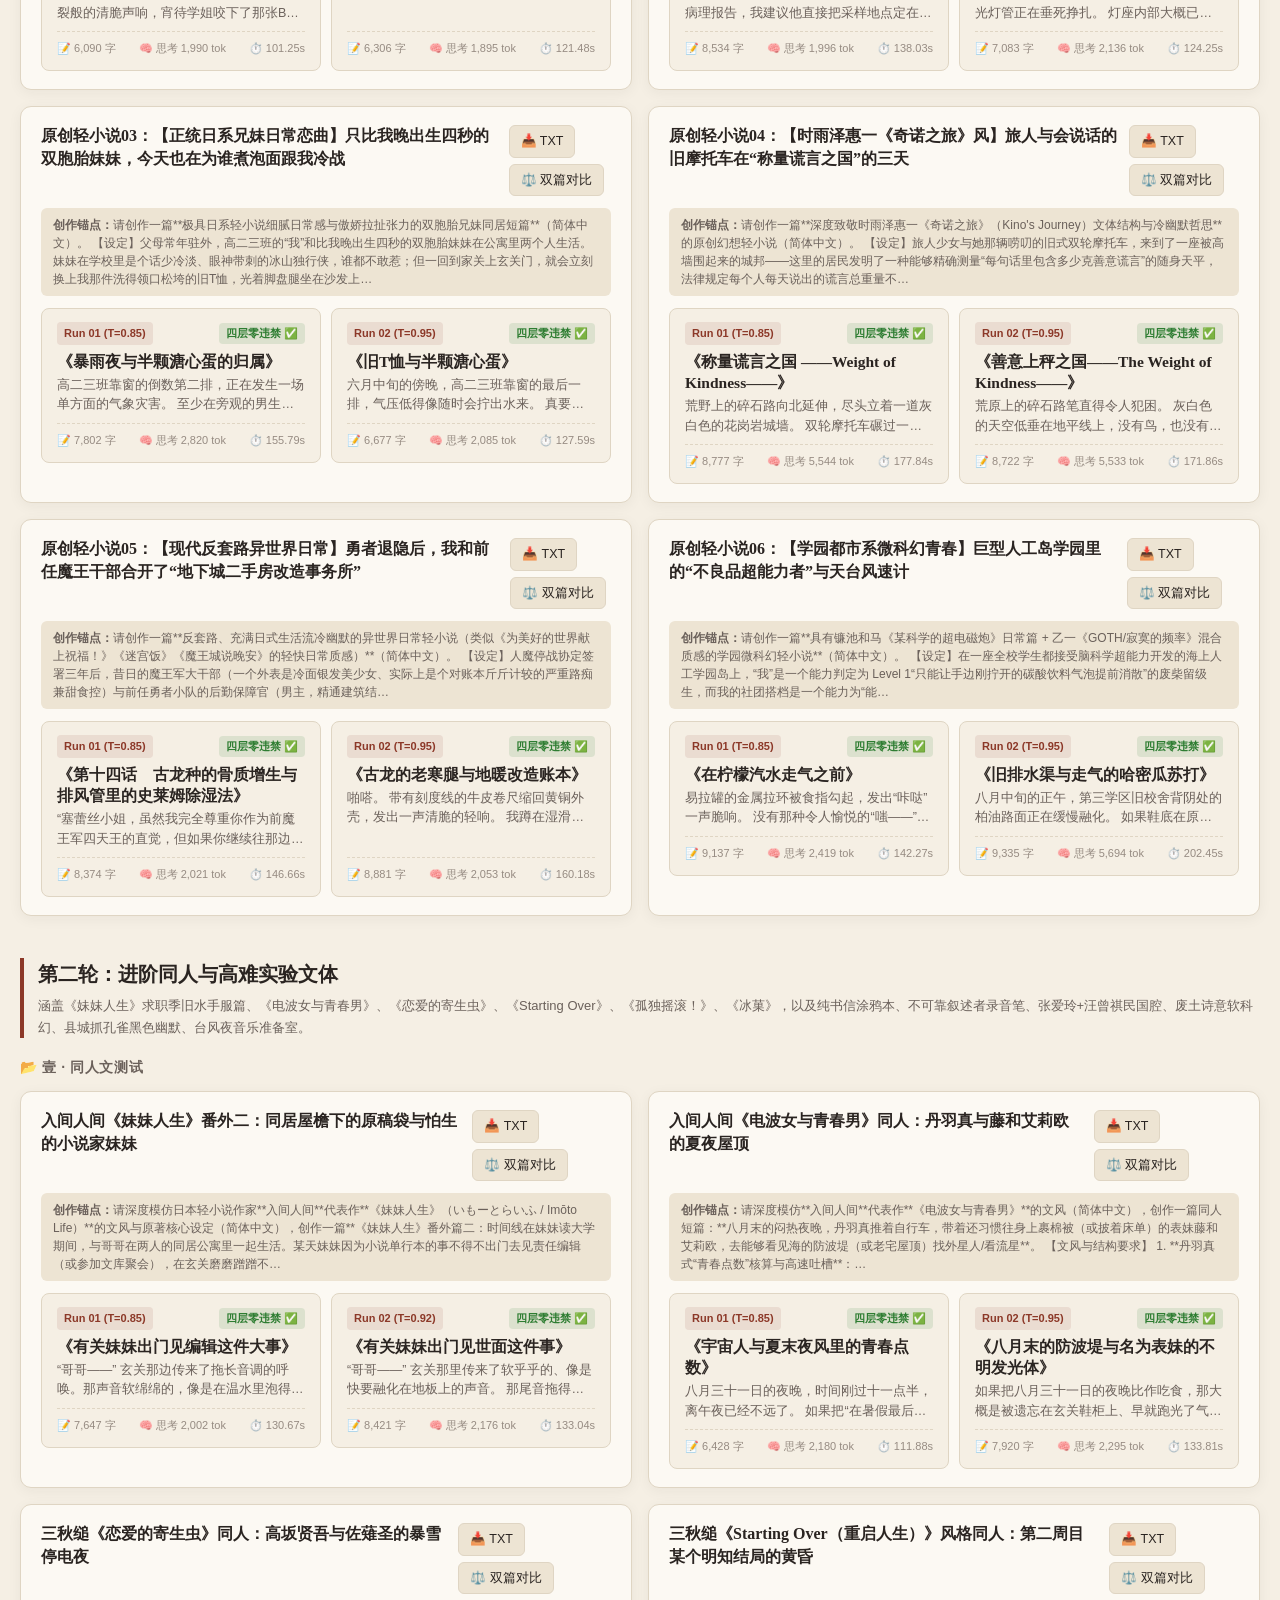
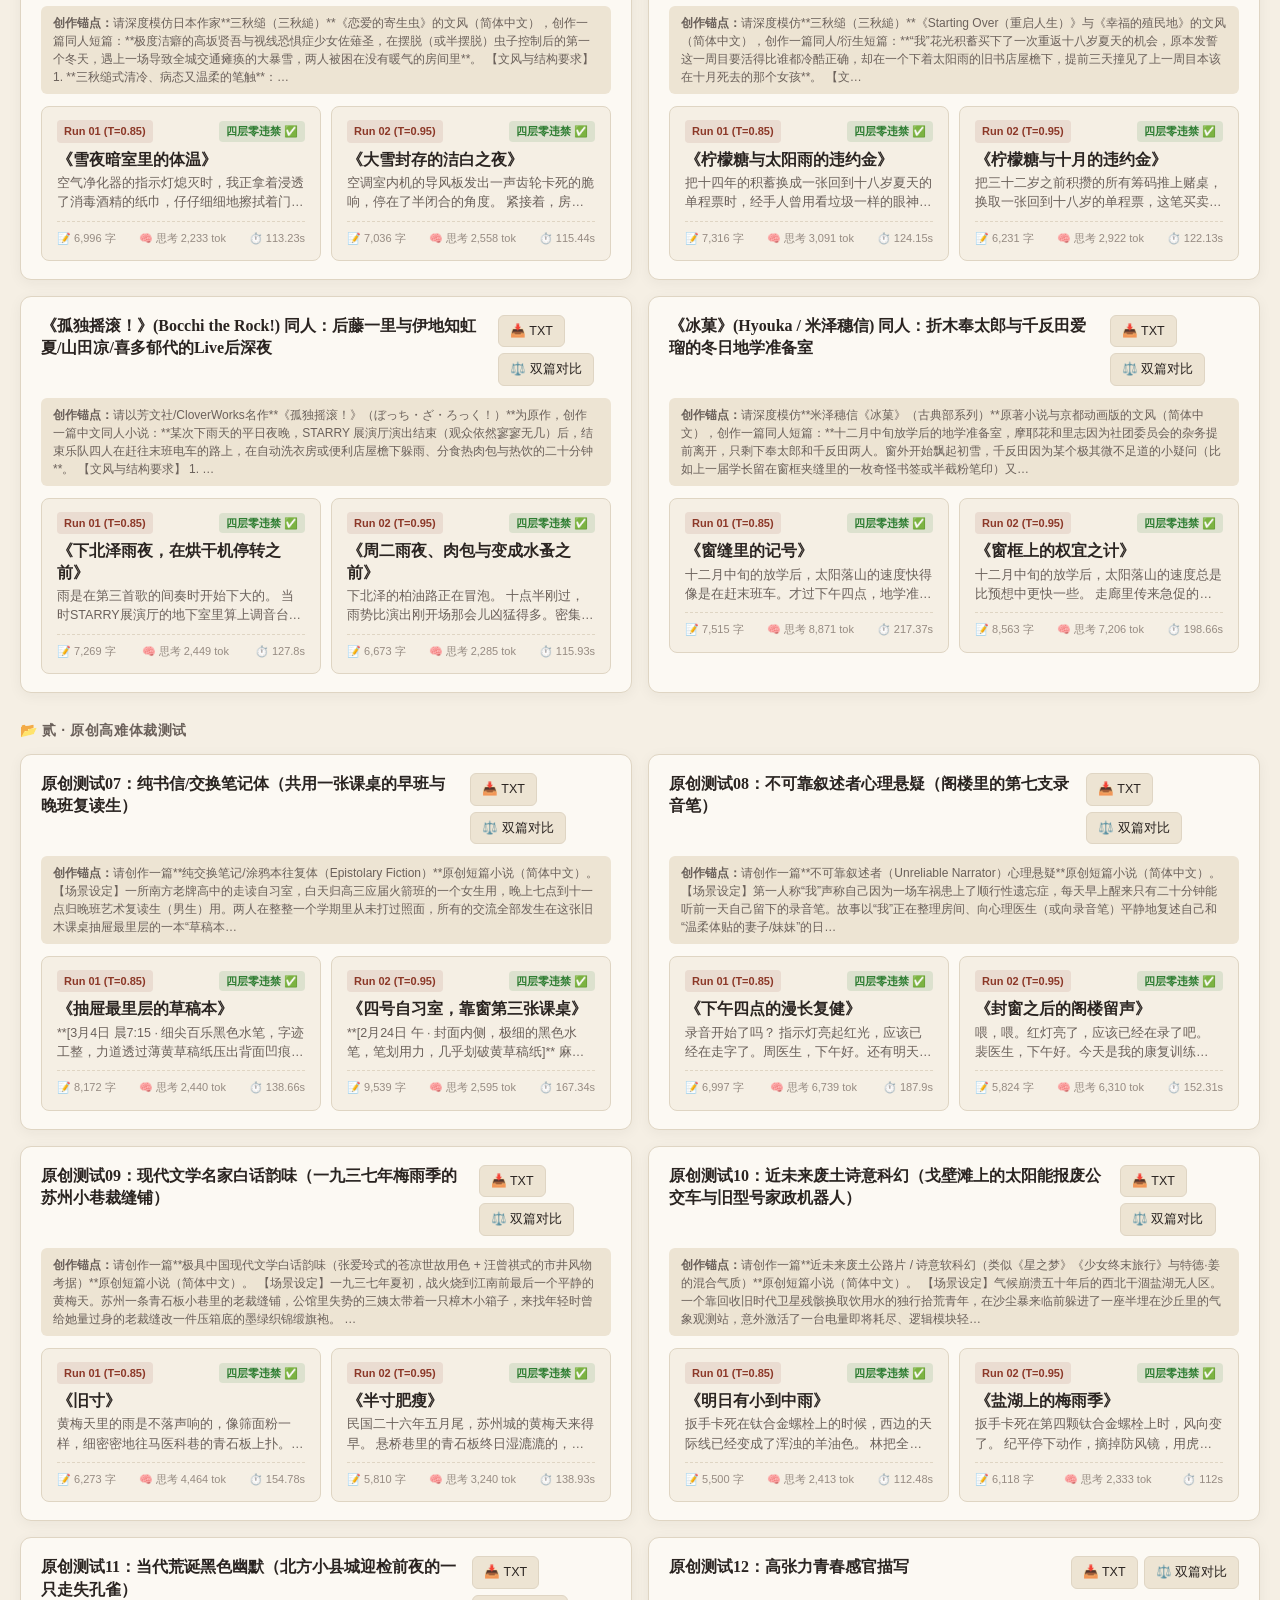
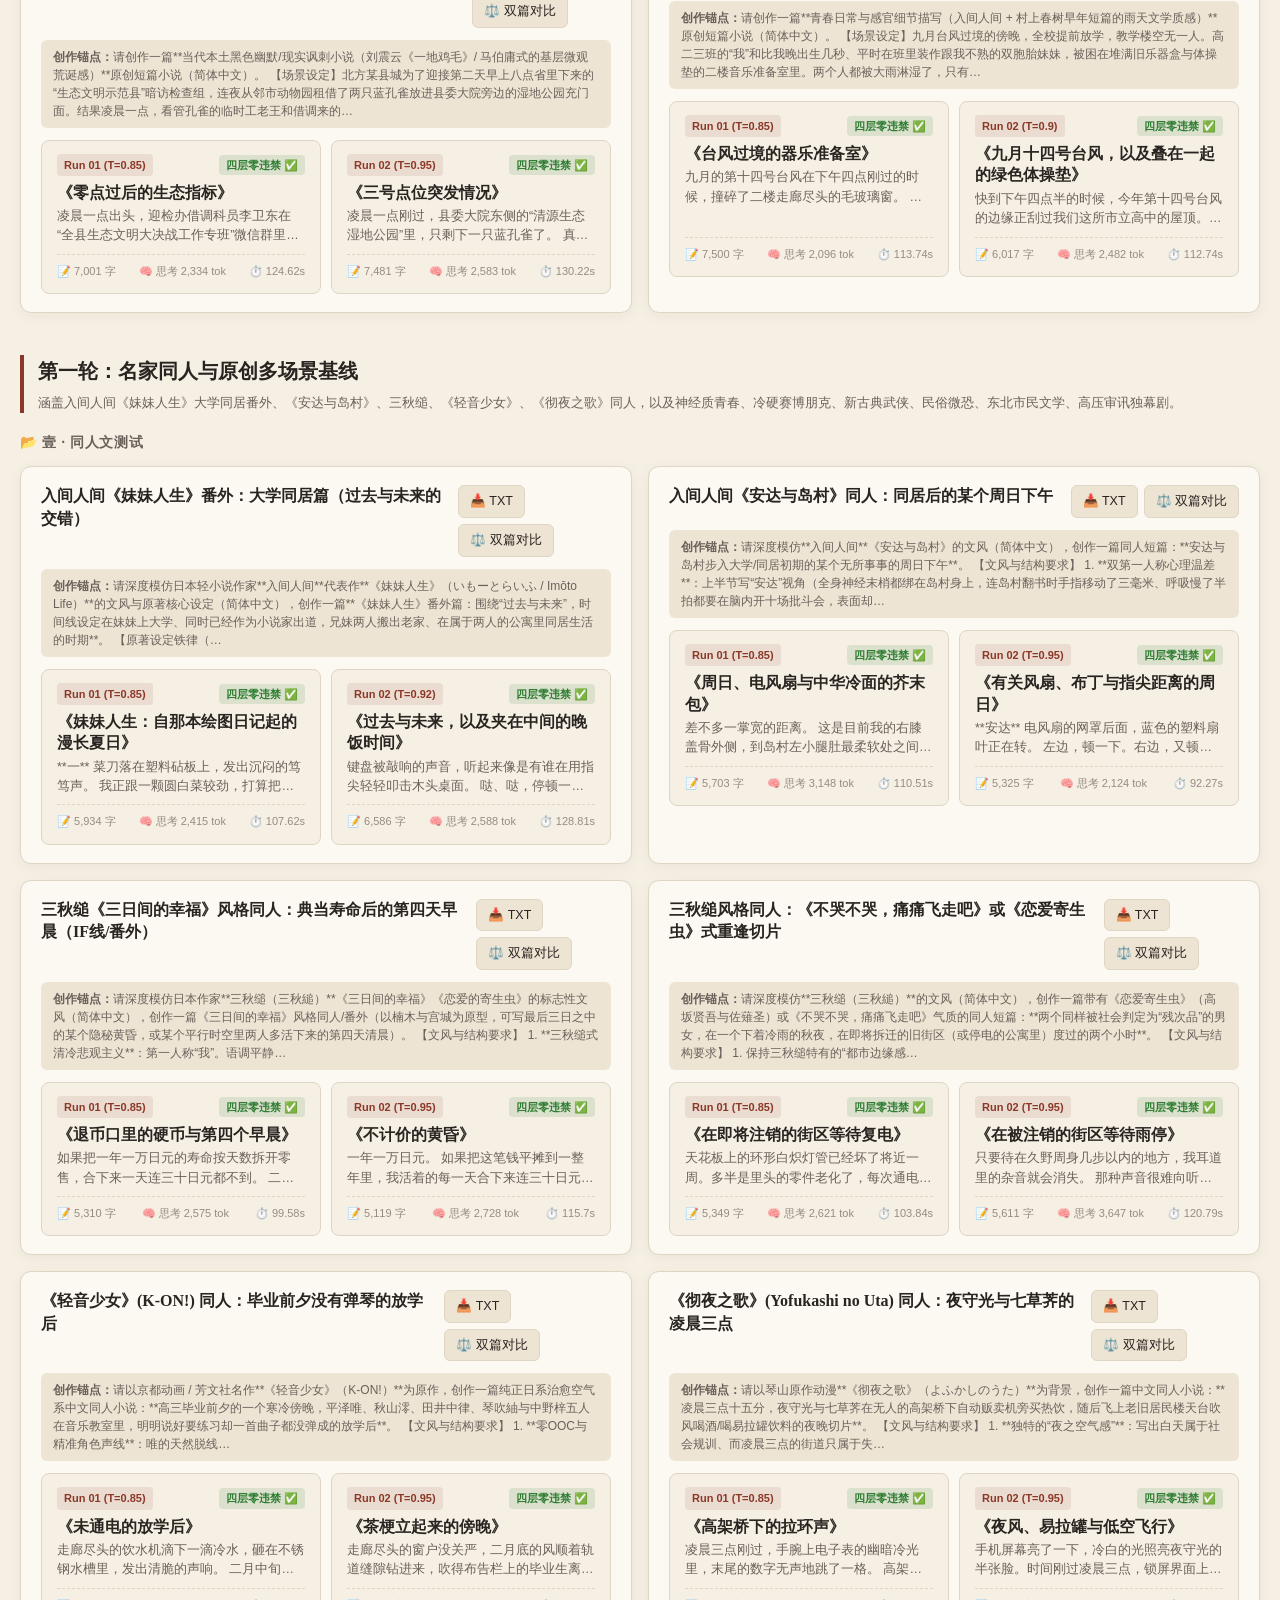
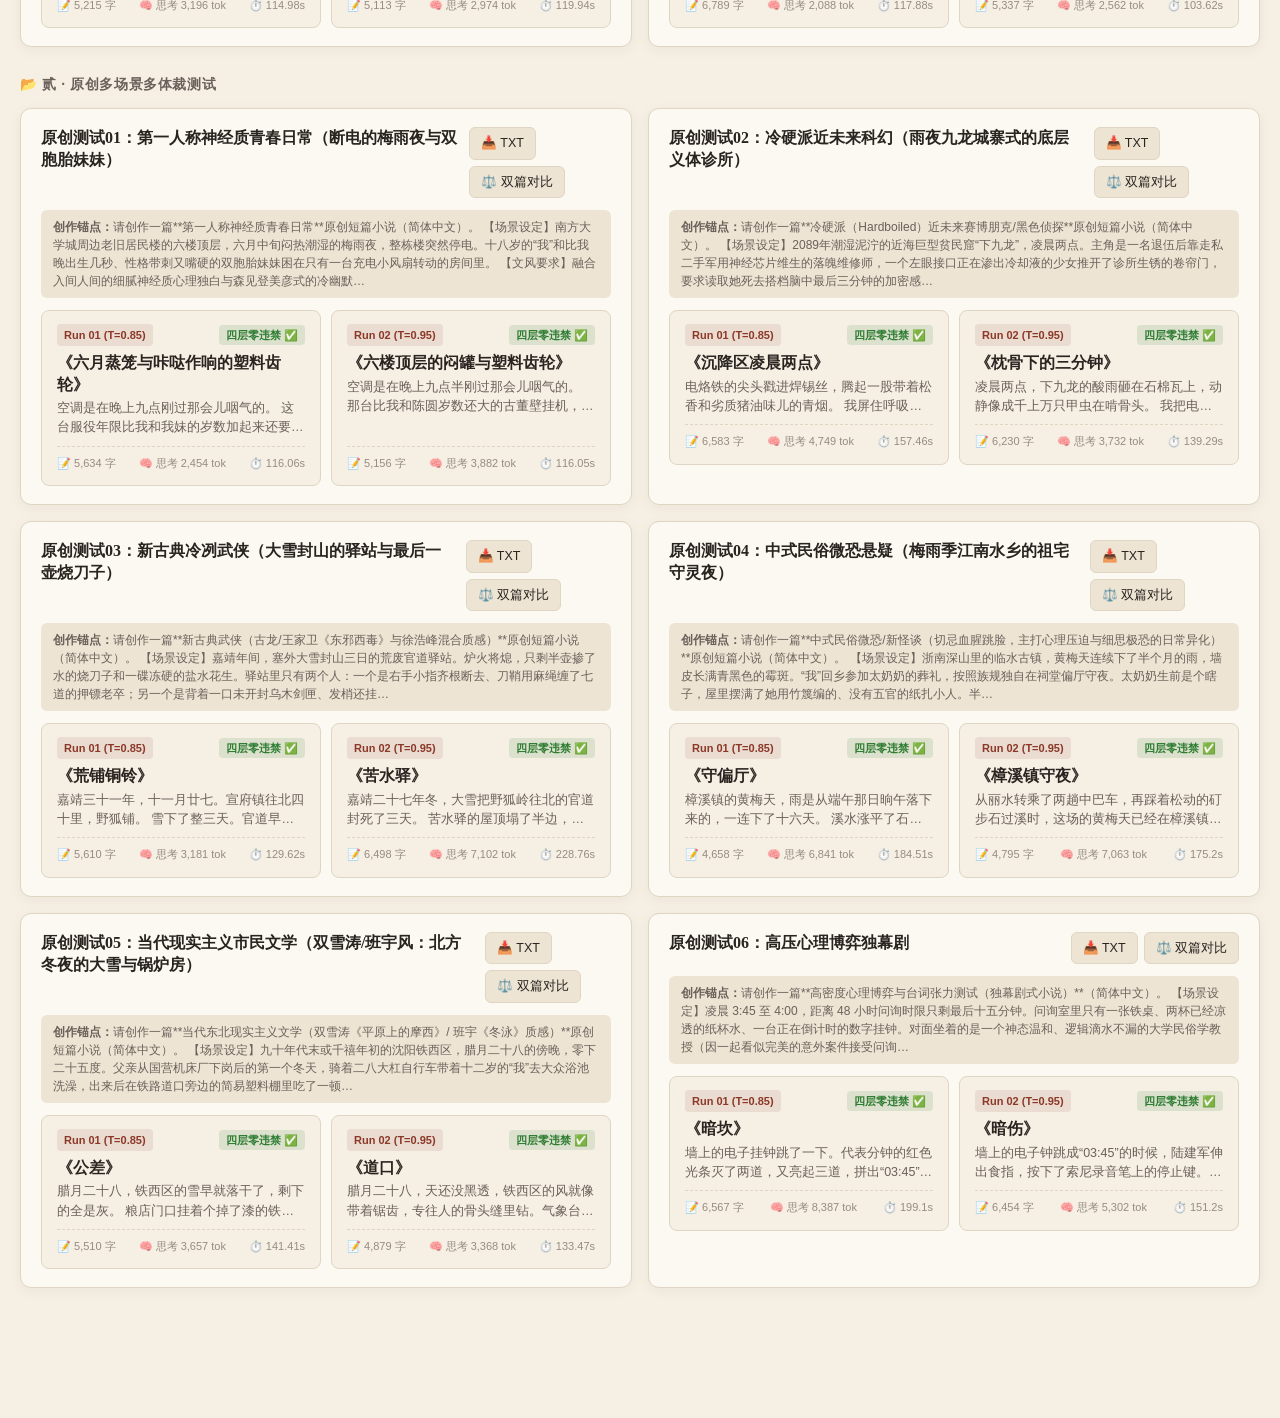
==== commit f0776797: "feat(ui): upgrade site layout with Tankobon/World-Masters spotlight shelf, sticky chapter TOC sideba" ====
--- a/index.html
+++ b/index.html
@@ -3,66 +3,77 @@
 <head>
   <meta charset="UTF-8" />
   <meta name="viewport" content="width=device-width, initial-scale=1.0, maximum-scale=5.0" />
-  <title>gemini-3.8-flash-exp-a 中文文学与轻小说创作评测馆 (72篇 / 50.6万字)</title>
+  <title>gemini-3.8-flash-exp-a 文学与轻小说创作评测馆 (82部 / 74.5万字)</title>
   <style>
     :root {
-      --bg-main: #f6f1e7;
-      --bg-card: #fcf9f2;
-      --bg-elevated: #efe8d8;
-      --text-main: #2c2623;
-      --text-muted: #6e655f;
-      --text-faint: #998f87;
-      --border-color: #e2d9c8;
-      --accent: #8c3b2b;
-      --accent-soft: rgba(140, 59, 43, 0.1);
+      --bg-main: #f5efe4;
+      --bg-card: #fcf9f3;
+      --bg-elevated: #ede4d3;
+      --text-main: #2a2421;
+      --text-muted: #6b615b;
+      --text-faint: #968b82;
+      --border-color: #dfd5c3;
+      --accent: #8c3828;
+      --accent-soft: rgba(140, 56, 40, 0.1);
+      --gold: #a36a1f;
+      --gold-soft: rgba(163, 106, 31, 0.12);
       --badge-ok-bg: rgba(46, 125, 50, 0.12);
       --badge-ok-text: #2e7d32;
-      --shadow: 0 2px 10px rgba(44, 38, 35, 0.05);
+      --shadow: 0 3px 14px rgba(42, 36, 33, 0.05);
+      --shadow-hover: 0 8px 24px rgba(42, 36, 33, 0.1);
       --reader-font-size: 18px;
-      --reader-max-width: 780px;
+      --reader-max-width: 820px;
       --font-serif: "Songti SC", "Noto Serif CJK SC", "Source Han Serif SC", "STSong", "SimSun", Georgia, serif;
       --font-sans: -apple-system, BlinkMacSystemFont, "PingFang SC", "Hiragino Sans GB", "Microsoft YaHei", "Noto Sans CJK SC", sans-serif;
     }
 
     [data-theme="light"] {
-      --bg-main: #f8f9fa;
+      --bg-main: #f6f8fa;
       --bg-card: #ffffff;
-      --bg-elevated: #f1f3f5;
+      --bg-elevated: #eef1f4;
       --text-main: #1f2328;
-      --text-muted: #59636e;
+      --text-muted: #57606a;
       --text-faint: #8c959f;
-      --border-color: #e5e7eb;
-      --accent: #2563eb;
-      --accent-soft: rgba(37, 99, 235, 0.1);
-      --shadow: 0 2px 8px rgba(0, 0, 0, 0.04);
+      --border-color: #e1e4e8;
+      --accent: #1d4ed8;
+      --accent-soft: rgba(29, 78, 216, 0.09);
+      --gold: #b45309;
+      --gold-soft: rgba(180, 83, 9, 0.1);
+      --shadow: 0 2px 10px rgba(0, 0, 0, 0.04);
+      --shadow-hover: 0 8px 22px rgba(0, 0, 0, 0.08);
     }
 
     [data-theme="green"] {
-      --bg-main: #e3edcd;
-      --bg-card: #ebf4d8;
-      --bg-elevated: #d7e4bc;
-      --text-main: #233020;
-      --text-muted: #52634e;
-      --text-faint: #788a73;
-      --border-color: #c7d6ab;
-      --accent: #2e6b34;
-      --accent-soft: rgba(46, 107, 52, 0.12);
-      --shadow: 0 2px 8px rgba(35, 48, 32, 0.05);
+      --bg-main: #e1ecc8;
+      --bg-card: #ebf4d6;
+      --bg-elevated: #d5e3b8;
+      --text-main: #212e1e;
+      --text-muted: #4f614b;
+      --text-faint: #758870;
+      --border-color: #c4d4a7;
+      --accent: #2b6830;
+      --accent-soft: rgba(43, 104, 48, 0.12);
+      --gold: #85581a;
+      --gold-soft: rgba(133, 88, 26, 0.12);
+      --shadow: 0 2px 10px rgba(33, 46, 30, 0.05);
     }
 
     [data-theme="dark"] {
-      --bg-main: #141517;
-      --bg-card: #1c1e22;
-      --bg-elevated: #25282e;
-      --text-main: #d8dae0;
-      --text-muted: #9096a2;
-      --text-faint: #636875;
-      --border-color: #2c3038;
-      --accent: #e07a5f;
-      --accent-soft: rgba(224, 122, 95, 0.15);
+      --bg-main: #121316;
+      --bg-card: #1a1c20;
+      --bg-elevated: #23262c;
+      --text-main: #dcdde2;
+      --text-muted: #9499a6;
+      --text-faint: #646977;
+      --border-color: #2b2f37;
+      --accent: #e27d60;
+      --accent-soft: rgba(226, 125, 96, 0.15);
+      --gold: #e8b86d;
+      --gold-soft: rgba(232, 184, 109, 0.15);
       --badge-ok-bg: rgba(76, 175, 80, 0.15);
       --badge-ok-text: #81c784;
-      --shadow: 0 4px 16px rgba(0, 0, 0, 0.3);
+      --shadow: 0 4px 18px rgba(0, 0, 0, 0.35);
+      --shadow-hover: 0 10px 28px rgba(0, 0, 0, 0.5);
     }
 
     * {
@@ -75,18 +86,17 @@
       background-color: var(--bg-main);
       color: var(--text-main);
       font-family: var(--font-sans);
-      line-height: 1.6;
+      line-height: 1.65;
       transition: background-color 0.2s ease, color 0.2s ease;
       -webkit-font-smoothing: antialiased;
     }
 
-    /* Reading progress bar */
     #progress-bar {
       position: fixed;
       top: 0;
       left: 0;
       height: 3px;
-      background: var(--accent);
+      background: linear-gradient(90deg, var(--accent), var(--gold));
       width: 0%;
       z-index: 1000;
       transition: width 0.1s ease-out;
@@ -99,7 +109,7 @@
       z-index: 900;
       background: var(--bg-card);
       border-bottom: 1px solid var(--border-color);
-      padding: 10px 20px;
+      padding: 10px 24px;
       display: flex;
       align-items: center;
       justify-content: space-between;
@@ -123,10 +133,10 @@
       background: var(--accent);
       color: #fff;
       font-size: 11px;
-      padding: 2px 7px;
+      padding: 2px 8px;
       border-radius: 4px;
       font-weight: 600;
-      letter-spacing: 0.5px;
+      letter-spacing: 0.4px;
     }
 
     .toolbar-group {
@@ -142,7 +152,7 @@
       border: 1px solid var(--border-color);
       padding: 5px 11px;
       border-radius: 6px;
-      font-size: 13px;
+      font-size: 12.5px;
       cursor: pointer;
       transition: all 0.15s ease;
       display: inline-flex;
@@ -150,11 +160,17 @@
       gap: 5px;
       text-decoration: none;
       white-space: nowrap;
-    }
-
-    .btn:hover {
+      font-weight: 500;
+    }
+
+    .btn:hover:not(:disabled) {
       border-color: var(--accent);
       color: var(--accent);
+    }
+
+    .btn:disabled {
+      opacity: 0.45;
+      cursor: not-allowed;
     }
 
     .btn.active {
@@ -163,19 +179,18 @@
       border-color: var(--accent);
     }
 
-    /* Container */
     .container {
-      max-width: 1240px;
+      max-width: 1280px;
       margin: 0 auto;
-      padding: 28px 20px 80px;
+      padding: 26px 20px 90px;
     }
 
     /* Hero Header */
     .hero {
       background: var(--bg-card);
       border: 1px solid var(--border-color);
-      border-radius: 12px;
-      padding: 28px 30px;
+      border-radius: 14px;
+      padding: 28px 32px;
       margin-bottom: 24px;
       box-shadow: var(--shadow);
     }
@@ -184,25 +199,26 @@
       font-size: 24px;
       font-family: var(--font-serif);
       margin-bottom: 8px;
-      letter-spacing: 0.5px;
+      letter-spacing: 0.4px;
     }
 
     .hero-sub {
       color: var(--text-muted);
-      font-size: 14px;
+      font-size: 13.5px;
       margin-bottom: 20px;
+      line-height: 1.6;
     }
 
     .stats-grid {
       display: grid;
-      grid-template-columns: repeat(auto-fit, minmax(160px, 1fr));
+      grid-template-columns: repeat(auto-fit, minmax(175px, 1fr));
       gap: 12px;
     }
 
     .stat-box {
       background: var(--bg-elevated);
-      padding: 12px 16px;
-      border-radius: 8px;
+      padding: 13px 16px;
+      border-radius: 9px;
       border: 1px solid var(--border-color);
     }
 
@@ -217,6 +233,155 @@
       font-weight: 700;
       color: var(--accent);
       font-family: var(--font-serif);
+    }
+
+    /* Featured Spotlight Section (Tankobon + World Masters) */
+    .spotlight-grid {
+      display: grid;
+      grid-template-columns: 1.15fr 1fr;
+      gap: 18px;
+      margin-bottom: 26px;
+    }
+
+    @media (max-width: 980px) {
+      .spotlight-grid {
+        grid-template-columns: 1fr;
+      }
+    }
+
+    .spotlight-panel {
+      background: var(--bg-card);
+      border: 1px solid var(--border-color);
+      border-radius: 13px;
+      padding: 20px 22px;
+      box-shadow: var(--shadow);
+    }
+
+    .spotlight-head {
+      display: flex;
+      align-items: center;
+      justify-content: space-between;
+      margin-bottom: 14px;
+      padding-bottom: 10px;
+      border-bottom: 1px solid var(--border-color);
+    }
+
+    .spotlight-title {
+      font-family: var(--font-serif);
+      font-size: 17px;
+      font-weight: 700;
+      display: flex;
+      align-items: center;
+      gap: 8px;
+    }
+
+    .spotlight-badge {
+      font-size: 11px;
+      background: var(--gold-soft);
+      color: var(--gold);
+      padding: 2px 8px;
+      border-radius: 99px;
+      font-weight: 600;
+    }
+
+    .tankobon-shelf {
+      display: grid;
+      grid-template-columns: 1fr 1fr;
+      gap: 10px;
+    }
+
+    @media (max-width: 560px) {
+      .tankobon-shelf {
+        grid-template-columns: 1fr;
+      }
+    }
+
+    .book-spine-card {
+      background: var(--bg-main);
+      border: 1px solid var(--border-color);
+      border-left: 4px solid var(--accent);
+      border-radius: 8px;
+      padding: 12px 14px;
+      text-decoration: none;
+      color: inherit;
+      transition: all 0.15s ease;
+      display: flex;
+      flex-direction: column;
+      justify-content: space-between;
+      gap: 6px;
+    }
+
+    .book-spine-card:hover {
+      border-color: var(--accent);
+      transform: translateY(-2px);
+      box-shadow: var(--shadow-hover);
+    }
+
+    .book-spine-series {
+      font-size: 11px;
+      color: var(--accent);
+      font-weight: 700;
+    }
+
+    .book-spine-title {
+      font-family: var(--font-serif);
+      font-size: 14.5px;
+      font-weight: 700;
+      line-height: 1.35;
+    }
+
+    .book-spine-meta {
+      font-size: 11px;
+      color: var(--text-muted);
+      display: flex;
+      justify-content: space-between;
+      align-items: center;
+      margin-top: 4px;
+    }
+
+    .master-list {
+      display: grid;
+      grid-template-columns: 1fr 1fr;
+      gap: 8px;
+    }
+
+    @media (max-width: 560px) {
+      .master-list {
+        grid-template-columns: 1fr;
+      }
+    }
+
+    .master-item {
+      background: var(--bg-main);
+      border: 1px solid var(--border-color);
+      border-left: 3px solid var(--gold);
+      border-radius: 7px;
+      padding: 9px 12px;
+      text-decoration: none;
+      color: inherit;
+      transition: all 0.15s ease;
+      display: flex;
+      flex-direction: column;
+      gap: 3px;
+    }
+
+    .master-item:hover {
+      border-color: var(--gold);
+      transform: translateY(-1px);
+      box-shadow: var(--shadow);
+    }
+
+    .master-author {
+      font-size: 10.5px;
+      color: var(--gold);
+      font-weight: 700;
+    }
+
+    .master-name {
+      font-family: var(--font-serif);
+      font-size: 13.5px;
+      font-weight: 700;
+      line-height: 1.3;
     }
 
     /* Filter Bar */
@@ -231,11 +396,12 @@
       padding: 14px 18px;
       border-radius: 10px;
       border: 1px solid var(--border-color);
+      box-shadow: var(--shadow);
     }
 
     .tabs {
       display: flex;
-      gap: 8px;
+      gap: 7px;
       flex-wrap: wrap;
     }
 
@@ -256,7 +422,7 @@
 
     /* Round Section */
     .round-section {
-      margin-bottom: 40px;
+      margin-bottom: 42px;
     }
 
     .round-header {
@@ -277,19 +443,18 @@
     }
 
     .category-block {
-      margin-bottom: 28px;
+      margin-bottom: 26px;
     }
 
     .category-title {
-      font-size: 15px;
+      font-size: 14px;
       font-weight: 700;
       color: var(--text-muted);
       margin-bottom: 12px;
       display: flex;
       align-items: center;
       gap: 8px;
-      text-transform: uppercase;
-      letter-spacing: 1px;
+      letter-spacing: 0.6px;
     }
 
     .topics-grid {
@@ -310,12 +475,16 @@
     .topic-card {
       background: var(--bg-card);
       border: 1px solid var(--border-color);
-      border-radius: 10px;
+      border-radius: 11px;
       padding: 18px 20px;
       box-shadow: var(--shadow);
       display: flex;
       flex-direction: column;
       gap: 12px;
+    }
+
+    .topic-card.tankobon-card {
+      border-top: 3px solid var(--accent);
     }
 
     .topic-top {
@@ -330,10 +499,11 @@
       font-weight: 700;
       color: var(--text-main);
       line-height: 1.4;
+      font-family: var(--font-serif);
     }
 
     .prompt-preview {
-      font-size: 12.5px;
+      font-size: 12px;
       color: var(--text-muted);
       background: var(--bg-elevated);
       padding: 8px 12px;
@@ -347,6 +517,10 @@
       gap: 10px;
     }
 
+    .runs-row.single-run {
+      grid-template-columns: 1fr;
+    }
+
     @media (max-width: 500px) {
       .runs-row {
         grid-template-columns: 1fr;
@@ -357,7 +531,7 @@
       border: 1px solid var(--border-color);
       background: var(--bg-main);
       border-radius: 8px;
-      padding: 12px 14px;
+      padding: 13px 15px;
       cursor: pointer;
       transition: all 0.15s ease;
       display: flex;
@@ -380,20 +554,22 @@
       justify-content: space-between;
       font-size: 11px;
       color: var(--text-muted);
+      gap: 6px;
+      flex-wrap: wrap;
     }
 
     .run-tag {
       font-weight: 700;
       color: var(--accent);
       background: var(--accent-soft);
-      padding: 2px 6px;
+      padding: 2px 7px;
       border-radius: 4px;
     }
 
     .cliche-ok {
       background: var(--badge-ok-bg);
       color: var(--badge-ok-text);
-      padding: 1px 6px;
+      padding: 1px 7px;
       border-radius: 4px;
       font-weight: 600;
     }
@@ -401,15 +577,15 @@
     .run-story-title {
       font-family: var(--font-serif);
       font-weight: 700;
-      font-size: 15px;
+      font-size: 15.5px;
       color: var(--text-main);
-      line-height: 1.35;
+      line-height: 1.38;
     }
 
     .run-excerpt {
-      font-size: 12px;
+      font-size: 12.5px;
       color: var(--text-muted);
-      line-height: 1.5;
+      line-height: 1.55;
       display: -webkit-box;
       -webkit-line-clamp: 2;
       -webkit-box-orient: vertical;
@@ -420,10 +596,12 @@
       font-size: 11px;
       color: var(--text-faint);
       display: flex;
+      justify-content: space-between;
+      align-items: center;
       gap: 8px;
       flex-wrap: wrap;
       border-top: 1px dashed var(--border-color);
-      padding-top: 6px;
+      padding-top: 7px;
     }
 
     /* ================= READER VIEW ================= */
@@ -431,21 +609,98 @@
       display: none;
     }
 
-    .reader-wrapper {
+    .reader-layout {
+      max-width: 1240px;
+      margin: 0 auto;
+      padding: 24px 16px 100px;
+      display: grid;
+      grid-template-columns: 1fr;
+      gap: 22px;
+      align-items: start;
+    }
+
+    .reader-layout.has-toc {
+      grid-template-columns: 250px minmax(0, var(--reader-max-width));
+      justify-content: center;
+    }
+
+    .reader-layout.compare-mode {
+      max-width: 1460px;
+      grid-template-columns: 1fr;
+    }
+
+    @media (max-width: 1024px) {
+      .reader-layout.has-toc {
+        grid-template-columns: 1fr;
+      }
+      .toc-sidebar {
+        position: static !important;
+        max-height: 220px !important;
+      }
+    }
+
+    .toc-sidebar {
+      position: sticky;
+      top: 68px;
+      background: var(--bg-card);
+      border: 1px solid var(--border-color);
+      border-radius: 10px;
+      padding: 14px 14px;
+      max-height: calc(100vh - 96px);
+      overflow-y: auto;
+      box-shadow: var(--shadow);
+      display: none;
+    }
+
+    .reader-layout.has-toc .toc-sidebar {
+      display: block;
+    }
+
+    .toc-title {
+      font-size: 12.5px;
+      font-weight: 700;
+      color: var(--accent);
+      margin-bottom: 10px;
+      padding-bottom: 6px;
+      border-bottom: 1px solid var(--border-color);
+    }
+
+    .toc-link {
+      display: block;
+      font-size: 12.5px;
+      color: var(--text-muted);
+      text-decoration: none;
+      padding: 5px 8px;
+      border-radius: 5px;
+      line-height: 1.4;
+      margin-bottom: 2px;
+      cursor: pointer;
+    }
+
+    .toc-link:hover {
+      background: var(--bg-elevated);
+      color: var(--accent);
+    }
+
+    .toc-link.lvl-3 {
+      padding-left: 18px;
+      font-size: 12px;
+    }
+
+    .reader-main {
+      width: 100%;
       max-width: var(--reader-max-width);
       margin: 0 auto;
-      padding: 24px 16px 100px;
-      transition: max-width 0.2s ease;
-    }
-
-    .reader-wrapper.compare-mode {
+    }
+
+    .reader-layout.compare-mode .reader-main {
       max-width: 1440px;
     }
 
     .reader-meta-card {
       background: var(--bg-card);
       border: 1px solid var(--border-color);
-      border-radius: 10px;
+      border-radius: 11px;
       padding: 18px 22px;
       margin-bottom: 20px;
       box-shadow: var(--shadow);
@@ -455,7 +710,7 @@
       font-size: 12px;
       color: var(--accent);
       font-weight: 600;
-      margin-bottom: 4px;
+      margin-bottom: 6px;
       display: flex;
       align-items: center;
       justify-content: space-between;
@@ -464,15 +719,16 @@
     }
 
     .reader-topic-title {
-      font-size: 18px;
+      font-size: 19px;
       font-weight: 700;
+      font-family: var(--font-serif);
       margin-bottom: 10px;
     }
 
     .reader-stats-strip {
       display: flex;
       flex-wrap: wrap;
-      gap: 12px;
+      gap: 14px;
       font-size: 12.5px;
       color: var(--text-muted);
       padding-bottom: 12px;
@@ -490,7 +746,7 @@
       font-size: 13px;
       white-space: pre-wrap;
       line-height: 1.65;
-      max-height: 420px;
+      max-height: 440px;
       overflow-y: auto;
       color: var(--text-main);
     }
@@ -506,12 +762,12 @@
       gap: 20px;
     }
 
-    .reader-wrapper.compare-mode .paper-grid {
+    .reader-layout.compare-mode .paper-grid {
       grid-template-columns: 1fr 1fr;
     }
 
     @media (max-width: 900px) {
-      .reader-wrapper.compare-mode .paper-grid {
+      .reader-layout.compare-mode .paper-grid {
         grid-template-columns: 1fr;
       }
     }
@@ -520,10 +776,10 @@
       background: var(--bg-card);
       border: 1px solid var(--border-color);
       border-radius: 12px;
-      padding: 44px 48px;
+      padding: 46px 52px;
       box-shadow: var(--shadow);
       font-size: var(--reader-font-size);
-      line-height: 1.95;
+      line-height: 1.98;
       letter-spacing: 0.02em;
     }
 
@@ -538,15 +794,16 @@
     @media (max-width: 640px) {
       .novel-paper {
         padding: 26px 20px;
-        line-height: 1.85;
+        line-height: 1.88;
       }
     }
 
     .novel-paper h1, .novel-paper h2, .novel-paper h3 {
       font-family: var(--font-serif);
       line-height: 1.4;
-      margin: 1.2em 0 0.8em;
+      margin: 1.5em 0 0.8em;
       color: var(--text-main);
+      scroll-margin-top: 80px;
     }
 
     .novel-paper h1:first-child, .novel-paper h2:first-child {
@@ -558,23 +815,30 @@
     }
 
     .novel-paper p {
-      margin-bottom: 1.15em;
+      margin-bottom: 1.1em;
       text-align: justify;
+    }
+
+    .novel-paper p.scene-break {
+      text-align: center;
+      color: var(--text-faint);
+      margin: 1.6em 0;
+      letter-spacing: 0.3em;
     }
 
     .novel-paper blockquote {
       border-left: 3px solid var(--accent);
       background: var(--bg-elevated);
-      padding: 10px 16px;
-      margin: 1.2em 0;
-      border-radius: 0 6px 6px 0;
-      font-size: 0.95em;
+      padding: 12px 18px;
+      margin: 1.3em 0;
+      border-radius: 0 8px 8px 0;
+      font-size: 0.94em;
     }
 
     .novel-paper hr {
       border: none;
       border-top: 1px dashed var(--border-color);
-      margin: 2em 0;
+      margin: 2.2em 0;
     }
 
     .reader-footer-nav {
@@ -594,13 +858,12 @@
   <!-- Top Sticky Bar -->
   <header class="topbar">
     <a class="brand" href="#/" onclick="goHome(event)">
-      <span>📚 Exp-A 文学评测馆</span>
-      <span class="brand-badge">HIGH THINKING · 72篇</span>
+      <span>📚 Exp-A 文学与轻小说评测馆</span>
+      <span class="brand-badge" id="top-badge">HIGH THINKING · 82部 · 74.5万字</span>
     </a>
 
-    <!-- Reader Controls (Visible everywhere for theme, expanded in reader) -->
     <div class="toolbar-group">
-      <button class="btn" id="btn-back-home" style="display:none;" onclick="goHome(event)">← 返回分类目录</button>
+      <button class="btn" id="btn-back-home" style="display:none;" onclick="goHome(event)">← 返回总目录</button>
       <button class="btn" id="btn-font-toggle" onclick="toggleFont()" title="切换衬线/无衬线字体">字体: 宋体</button>
       <button class="btn" onclick="changeFontSize(-1)" title="减小字号">A-</button>
       <button class="btn" onclick="changeFontSize(1)" title="增大字号">A+</button>
@@ -614,38 +877,62 @@
   <!-- ================= DIRECTORY VIEW ================= -->
   <main id="directory-view" class="container">
     <section class="hero">
-      <h1><code>gemini-3.8-flash-exp-a</code> 中文文学与轻小说深度基准测试</h1>
+      <h1><code>gemini-3.8-flash-exp-a</code> 中文文学与单行本轻小说创作评测馆</h1>
       <p class="hero-sub">
-        全程固定思考强度 <strong><code>thinkingLevel: HIGH</code></strong> · 严苛反 AI 套话指令约束 · 每个测试课题独立生成 <strong>Run 01 (T=0.85)</strong> 与 <strong>Run 02 (T=0.95)</strong> 双盲样本防止误差
+        全程开启 <strong><code>thinkingLevel: HIGH</code></strong> 与 <strong><code>maxOutputTokens: 1,000,000</code></strong> · 原著译本文体采样锚定 · 四层反 AI 味零容忍洗炼（显性度量衡参数 / 隐性理工黑话 / 机械套话 / <code>不是…而是…</code>对偶句式全面清零）
       </p>
       <div class="stats-grid">
         <div class="stat-box">
-          <div class="stat-label">收录完整长篇作品</div>
-          <div class="stat-val" id="stat-articles">72 篇</div>
+          <div class="stat-label">收录完整作品总数</div>
+          <div class="stat-val" id="stat-articles">82 部</div>
         </div>
         <div class="stat-box">
           <div class="stat-label">累计生成中文正文字数</div>
-          <div class="stat-val" id="stat-chars">506,137 字</div>
+          <div class="stat-val" id="stat-chars">745,387 字</div>
+        </div>
+        <div class="stat-box">
+          <div class="stat-label">单行本全卷级长篇续作</div>
+          <div class="stat-val">4 卷 (17.7万字)</div>
         </div>
         <div class="stat-box">
           <div class="stat-label">累计消耗思考 Tokens</div>
-          <div class="stat-val" id="stat-thoughts">238,970</div>
+          <div class="stat-val" id="stat-thoughts">311,017</div>
         </div>
         <div class="stat-box">
-          <div class="stat-label">测试维度架构</div>
-          <div class="stat-val">3 轮 × 12 题 × 2 篇</div>
+          <div class="stat-label">四层违禁词与『而是』审计</div>
+          <div class="stat-val">0 命中 (100% 纯净)</div>
         </div>
       </div>
     </section>
 
+    <!-- Spotlight Shelf for Round 4 Tankobons & Round 5 World Lit -->
+    <section class="spotlight-grid" id="spotlight-shelf">
+      <div class="spotlight-panel">
+        <div class="spotlight-head">
+          <div class="spotlight-title">📕 单行本全卷级续作书架 (Round 4)</div>
+          <span class="spotlight-badge">1M MaxOutput · 单卷 4万～4.7万字</span>
+        </div>
+        <div class="tankobon-shelf" id="shelf-tankobon"></div>
+      </div>
+      <div class="spotlight-panel">
+        <div class="spotlight-head">
+          <div class="spotlight-title">🏛️ 世界文学大师致敬馆 (Round 5)</div>
+          <span class="spotlight-badge">卡尔维诺 · 博尔赫斯 · 村上春树(林少华译本)</span>
+        </div>
+        <div class="master-list" id="shelf-worldlit"></div>
+      </div>
+    </section>
+
     <section class="filter-bar">
       <div class="tabs" id="round-tabs">
-        <button class="btn active" data-round="all" onclick="filterRound('all')">全部三轮 (72篇)</button>
-        <button class="btn" data-round="round1" onclick="filterRound('round1')">第一轮：同人与多体裁基线 (24篇)</button>
-        <button class="btn" data-round="round2" onclick="filterRound('round2')">第二轮：进阶同人与实验文体 (24篇)</button>
-        <button class="btn" data-round="round3" onclick="filterRound('round3')">第三轮：纯正统轻小说专项 (24篇)</button>
+        <button class="btn active" data-round="all" onclick="filterRound('all')">全部五轮 (82部)</button>
+        <button class="btn" data-round="round4" onclick="filterRound('round4')">🔥 第四轮：单行本全卷 (4卷/17.7万字)</button>
+        <button class="btn" data-round="round5" onclick="filterRound('round5')">✨ 第五轮：世界文学大师 (6篇/6.5万字)</button>
+        <button class="btn" data-round="round3" onclick="filterRound('round3')">第三轮：纯正统轻小说 (24篇)</button>
+        <button class="btn" data-round="round2" onclick="filterRound('round2')">第二轮：实验文体与同人 (24篇)</button>
+        <button class="btn" data-round="round1" onclick="filterRound('round1')">第一轮：多体裁基线 (24篇)</button>
       </div>
-      <input type="search" id="search-box" class="search-input" placeholder="🔍 搜索作家、作品名、题材或标题关键词..." oninput="renderDirectory()" />
+      <input type="search" id="search-box" class="search-input" placeholder="🔍 搜索作家、书名、角色或关键词..." oninput="renderDirectory()" />
     </section>
 
     <div id="catalog-container"></div>
@@ -653,36 +940,44 @@
 
   <!-- ================= READER VIEW ================= -->
   <main id="reader-view">
-    <div class="reader-wrapper" id="reader-wrapper">
-      <div class="reader-meta-card">
-        <div class="reader-eyebrow">
-          <span id="r-breadcrumb">Round 1 · 分类</span>
+    <div class="reader-layout" id="reader-layout">
+      <aside class="toc-sidebar" id="toc-sidebar">
+        <div class="toc-title">📑 章节目录导航</div>
+        <div id="toc-list"></div>
+      </aside>
+
+      <div class="reader-main">
+        <div class="reader-meta-card">
+          <div class="reader-eyebrow">
+            <span id="r-breadcrumb">Round · 分类</span>
+            <div class="toolbar-group" id="r-run-controls">
+              <button class="btn" id="btn-switch-run1" onclick="switchRun(1)">Run 01</button>
+              <button class="btn" id="btn-switch-run2" onclick="switchRun(2)">Run 02</button>
+              <button class="btn" id="btn-compare" onclick="toggleCompare()">⚖️ 双栏同屏对比</button>
+            </div>
+          </div>
+          <div class="reader-topic-title" id="r-topic-title">课题名称</div>
+          <div class="reader-stats-strip" id="r-stats-strip"></div>
           <div class="toolbar-group">
-            <button class="btn" id="btn-switch-run1" onclick="switchRun(1)">Run 01 (T=0.85)</button>
-            <button class="btn" id="btn-switch-run2" onclick="switchRun(2)">Run 02 (T=0.95)</button>
-            <button class="btn" id="btn-compare" onclick="toggleCompare()">⚖️ 双栏同屏对比</button>
+            <button class="btn" onclick="toggleDrawer('drawer-prompt')">📋 查看测试 Prompt</button>
+            <button class="btn" onclick="toggleDrawer('drawer-thoughts')">🧠 查看 High 思考链 (<span id="r-thought-count">0</span> tok)</button>
+            <a class="btn" id="r-dl-txt" href="#" download>📥 下载纯文本 (.txt)</a>
+            <a class="btn" id="r-raw-md" href="#" target="_blank">📄 原始 Markdown</a>
           </div>
+          <div id="drawer-prompt" class="drawer-box"></div>
+          <div id="drawer-thoughts" class="drawer-box"></div>
         </div>
-        <div class="reader-topic-title" id="r-topic-title">课题名称</div>
-        <div class="reader-stats-strip" id="r-stats-strip"></div>
-        <div class="toolbar-group">
-          <button class="btn" onclick="toggleDrawer('drawer-prompt')">📋 查看测试 Prompt (System + User)</button>
-          <button class="btn" onclick="toggleDrawer('drawer-thoughts')">🧠 查看 High 思考链 (<span id="r-thought-count">0</span> tokens)</button>
-          <a class="btn" id="r-raw-md" href="#" target="_blank">📄 查看原始 Markdown</a>
+
+        <div class="paper-grid" id="paper-grid">
+          <article class="novel-paper" id="novel-content-1"></article>
+          <article class="novel-paper" id="novel-content-2" style="display:none;"></article>
         </div>
-        <div id="drawer-prompt" class="drawer-box"></div>
-        <div id="drawer-thoughts" class="drawer-box"></div>
-      </div>
-
-      <div class="paper-grid" id="paper-grid">
-        <article class="novel-paper" id="novel-content-1"></article>
-        <article class="novel-paper" id="novel-content-2" style="display:none;"></article>
-      </div>
-
-      <div class="reader-footer-nav">
-        <button class="btn" id="btn-prev-art" onclick="navArticle(-1)">← 上一篇</button>
-        <button class="btn" onclick="goHome(event)">📚 返回分类总目录</button>
-        <button class="btn" id="btn-next-art" onclick="navArticle(1)">下一篇 →</button>
+
+        <div class="reader-footer-nav">
+          <button class="btn" id="btn-prev-art" onclick="navArticle(-1)">← 上一部</button>
+          <button class="btn" onclick="goHome(event)">📚 返回分类总目录</button>
+          <button class="btn" id="btn-next-art" onclick="navArticle(1)">下一部 →</button>
+        </div>
       </div>
     </div>
   </main>
@@ -697,10 +992,10 @@
     let isCompareMode = false;
     let fontSize = parseInt(localStorage.getItem('expa_font_size') || '18', 10);
 
-    // Simple & clean Markdown to HTML parser for novel text
     function renderMarkdown(md) {
       if (!md) return '';
-      const escaped = md
+      const cleaned = md.replace(/<!--[\s\S]*?-->\s*/g, '');
+      const escaped = cleaned
         .replace(/&/g, '&amp;')
         .replace(/</g, '&lt;')
         .replace(/>/g, '&gt;');
@@ -708,6 +1003,7 @@
       const lines = escaped.split('\n');
       let html = [];
       let inQuote = false;
+      let chapIdx = 0;
 
       for (let i = 0; i < lines.length; i++) {
         let line = lines[i].trimEnd();
@@ -727,15 +1023,23 @@
           continue;
         }
 
+        if (trimmed === '◇' || trimmed === '※ ※ ※ ※' || trimmed === '＊　＊　＊') {
+          if (inQuote) { html.push('</blockquote>'); inQuote = false; }
+          html.push(`<p class="scene-break">${trimmed}</p>`);
+          continue;
+        }
+
         if (trimmed.startsWith('# ')) {
           if (inQuote) { html.push('</blockquote>'); inQuote = false; }
           html.push(`<h1>${ formatInline(trimmed.slice(2)) }</h1>`);
         } else if (trimmed.startsWith('## ')) {
           if (inQuote) { html.push('</blockquote>'); inQuote = false; }
-          html.push(`<h2>${ formatInline(trimmed.slice(3)) }</h2>`);
+          chapIdx++;
+          html.push(`<h2 id="chap-${chapIdx}">${ formatInline(trimmed.slice(3)) }</h2>`);
         } else if (trimmed.startsWith('### ')) {
           if (inQuote) { html.push('</blockquote>'); inQuote = false; }
-          html.push(`<h3>${ formatInline(trimmed.slice(4)) }</h3>`);
+          chapIdx++;
+          html.push(`<h3 id="chap-${chapIdx}">${ formatInline(trimmed.slice(4)) }</h3>`);
         } else if (trimmed.startsWith('&gt;')) {
           if (!inQuote) {
             html.push('<blockquote>');
@@ -759,19 +1063,19 @@
     }
 
     async function init() {
-      // Restore theme & font preferences
       const savedTheme = localStorage.getItem('expa_theme') || 'sepia';
       const savedFont = localStorage.getItem('expa_font') || 'serif';
       setTheme(savedTheme);
       setFont(savedFont);
       document.documentElement.style.setProperty('--reader-font-size', fontSize + 'px');
 
-      const res = await fetch('data/catalog.json');
+      const res = await fetch('data/catalog.json?v=' + Date.now());
       CATALOG = await res.json();
 
-      document.getElementById('stat-articles').textContent = CATALOG.total_articles + ' 篇';
+      document.getElementById('stat-articles').textContent = CATALOG.total_articles + ' 部';
       document.getElementById('stat-chars').textContent = CATALOG.total_chars.toLocaleString() + ' 字';
       document.getElementById('stat-thoughts').textContent = CATALOG.total_thought_tokens.toLocaleString();
+      document.getElementById('top-badge').textContent = `HIGH THINKING · ${CATALOG.total_articles}部 · ${(CATALOG.total_chars/10000).toFixed(1)}万字`;
 
       FLAT_ARTICLES = [];
       CATALOG.rounds.forEach(r => {
@@ -791,6 +1095,7 @@
         });
       });
 
+      renderSpotlightShelf();
       renderDirectory();
       handleRoute();
       window.addEventListener('hashchange', handleRoute);
@@ -803,6 +1108,52 @@
       });
     }
 
+    function renderSpotlightShelf() {
+      const r4 = CATALOG.rounds.find(r => r.round_id === 'round4');
+      const r5 = CATALOG.rounds.find(r => r.round_id === 'round5');
+
+      if (r4) {
+        let html4 = '';
+        r4.categories.forEach(c => {
+          c.topics.forEach(t => {
+            const run = t.runs[0];
+            if (!run) return;
+            html4 += `
+              <a class="book-spine-card" href="#/read/${run.id}">
+                <div>
+                  <div class="book-spine-series">${c.cat_name}</div>
+                  <div class="book-spine-title">${t.topic_title}</div>
+                </div>
+                <div class="book-spine-meta">
+                  <span>📖 ${run.char_count.toLocaleString()} 字</span>
+                  <span>📑 ${run.chapter_count} 章节</span>
+                  <span class="cliche-ok">零『而是』</span>
+                </div>
+              </a>
+            `;
+          });
+        });
+        document.getElementById('shelf-tankobon').innerHTML = html4;
+      }
+
+      if (r5) {
+        let html5 = '';
+        r5.categories.forEach(c => {
+          c.topics.forEach(t => {
+            const run = t.runs[0];
+            if (!run) return;
+            html5 += `
+              <a class="master-item" href="#/read/${run.id}">
+                <div class="master-author">${c.cat_name} · ${run.char_count.toLocaleString()} 字</div>
+                <div class="master-name">${t.topic_title}</div>
+              </a>
+            `;
+          });
+        });
+        document.getElementById('shelf-worldlit').innerHTML = html5;
+      }
+    }
+
     function updateScrollProgress() {
       const docEl = document.documentElement;
       const scrollTop = docEl.scrollTop || document.body.scrollTop;
@@ -816,6 +1167,7 @@
       document.querySelectorAll('#round-tabs .btn').forEach(b => {
         b.classList.toggle('active', b.getAttribute('data-round') === roundId);
       });
+      document.getElementById('spotlight-shelf').style.display = (roundId === 'all') ? 'grid' : 'none';
       renderDirectory();
     }
 
@@ -837,17 +1189,19 @@
 
             const r1 = t.runs[0];
             const r2 = t.runs[1];
+            const isSingle = !r2;
 
             const renderRunBox = (run) => {
               if (!run) return '';
-              const hitBadge = run.cliche_total === 0
-                ? `<span class="cliche-ok">零套话 ✅</span>`
-                : `<span style="color:var(--text-muted)">套话×${run.cliche_total}</span>`;
+              const hitBadge = `<span class="cliche-ok">四层零违禁 ✅</span>`;
+              const runLabel = isSingle
+                ? (t.is_tankobon ? `全卷单行本 (${(run.char_count/10000).toFixed(2)}万字)` : `正篇定稿 (T=${run.temperature})`)
+                : `Run 0${run.run_idx} (T=${run.temperature})`;
               return `
                 <a class="run-box" href="#/read/${run.id}">
                   <div>
                     <div class="run-badge-row">
-                      <span class="run-tag">Run 0${run.run_idx} (T=${run.temperature})</span>
+                      <span class="run-tag">${runLabel}</span>
                       ${hitBadge}
                     </div>
                     <div class="run-story-title" style="margin-top:6px;">《${run.story_title}》</div>
@@ -863,13 +1217,16 @@
             };
 
             topicsHtml += `
-              <div class="topic-card">
+              <div class="topic-card ${t.is_tankobon ? 'tankobon-card' : ''}">
                 <div class="topic-top">
                   <div class="topic-name">${t.topic_title}</div>
-                  ${r1 && r2 ? `<a class="btn" href="#/compare/${r1.id}">⚖️ 双篇对比</a>` : ''}
+                  <div class="toolbar-group">
+                    ${r1 && r1.txt_path ? `<a class="btn" href="${r1.txt_path}" download>📥 TXT</a>` : ''}
+                    ${r1 && r2 ? `<a class="btn" href="#/compare/${r1.id}">⚖️ 双篇对比</a>` : ''}
+                  </div>
                 </div>
-                <div class="prompt-preview"><strong>Prompt 摘要：</strong>${t.prompt_preview}</div>
-                <div class="runs-row">
+                <div class="prompt-preview"><strong>创作锚点：</strong>${t.prompt_preview}</div>
+                <div class="runs-row ${isSingle ? 'single-run' : ''}">
                   ${renderRunBox(r1)}
                   ${renderRunBox(r2)}
                 </div>
@@ -900,12 +1257,12 @@
         }
       });
 
-      container.innerHTML = html || `<div class="hero" style="text-align:center;color:var(--text-muted)">未找到匹配的测试文章，请尝试其他关键词。</div>`;
+      container.innerHTML = html || `<div class="hero" style="text-align:center;color:var(--text-muted)">未找到匹配的作品，请尝试其他关键词。</div>`;
     }
 
     async function fetchArticle(id) {
       if (ARTICLE_CACHE[id]) return ARTICLE_CACHE[id];
-      const res = await fetch(`data/articles/${id}.json`);
+      const res = await fetch(`data/articles/${id}.json?v=` + Date.now());
       const data = await res.json();
       ARTICLE_CACHE[id] = data;
       return data;
@@ -930,6 +1287,11 @@
       window.location.hash = '#/';
     }
 
+    function scrollToChap(idx) {
+      const el = document.getElementById('chap-' + idx);
+      if (el) el.scrollIntoView({ behavior: 'smooth', block: 'start' });
+    }
+
     async function openReader(artId, compareMode = false) {
       const metaItem = FLAT_ARTICLES.find(x => x.id === artId);
       if (!metaItem) {
@@ -939,7 +1301,7 @@
 
       currentArticleId = artId;
       currentPairIds = metaItem.pair_ids || [artId];
-      isCompareMode = compareMode;
+      isCompareMode = compareMode && currentPairIds.length > 1;
 
       document.getElementById('directory-view').style.display = 'none';
       document.getElementById('reader-view').style.display = 'block';
@@ -947,22 +1309,26 @@
 
       const art = await fetchArticle(artId);
 
-      document.getElementById('r-breadcrumb').textContent = `${art.round_short}  ›  ${art.cat_name}  ›  第 ${art.seq}/72 篇`;
+      document.getElementById('r-breadcrumb').textContent = `${art.round_short}  ›  ${art.cat_name}  ›  第 ${art.seq}/${CATALOG.total_articles} 部`;
       document.getElementById('r-topic-title').textContent = art.topic_title;
       document.getElementById('r-thought-count').textContent = art.thought_tokens.toLocaleString();
       document.getElementById('r-raw-md').href = art.md_path;
-
-      const hitText = art.cliche_total === 0
-        ? '0 命中 (100% 纯净 ✅)'
-        : JSON.stringify(art.cliche_hits);
+      const dlBtn = document.getElementById('r-dl-txt');
+      if (art.txt_path) {
+        dlBtn.href = art.txt_path;
+        dlBtn.setAttribute('download', art.topic_title.replace(/[\/\\:*?"<>|]/g, '_') + '.txt');
+        dlBtn.style.display = 'inline-flex';
+      } else {
+        dlBtn.style.display = 'none';
+      }
 
       document.getElementById('r-stats-strip').innerHTML = `
-        <span><strong>当前批次：</strong>Run 0${art.run_idx} (temperature=${art.temperature})</span>
         <span><strong>正文字数：</strong>${art.char_count.toLocaleString()} 中文字</span>
         <span><strong>思考 Tokens：</strong>${art.thought_tokens.toLocaleString()}</span>
         <span><strong>输出 Tokens：</strong>${art.output_tokens.toLocaleString()}</span>
-        <span><strong>生成耗时：</strong>${art.duration_s} 秒</span>
-        <span><strong>违禁 AI 词扫描：</strong>${hitText}</span>
+        <span><strong>采样温度：</strong>T=${art.temperature}</span>
+        <span><strong>耗时：</strong>${art.duration_s}s</span>
+        <span><strong>四层反AI审计：</strong>0 违禁词 / 0『而是』 ✅</span>
       `;
 
       document.getElementById('drawer-prompt').textContent =
@@ -970,32 +1336,48 @@
       document.getElementById('drawer-thoughts').textContent =
         art.thoughts || '（无思考链记录）';
 
-      // Close drawers on switch
       document.getElementById('drawer-prompt').classList.remove('open');
       document.getElementById('drawer-thoughts').classList.remove('open');
 
-      // Update Run buttons
-      document.getElementById('btn-switch-run1').classList.toggle('active', !isCompareMode && art.run_idx === 1);
-      document.getElementById('btn-switch-run2').classList.toggle('active', !isCompareMode && art.run_idx === 2);
-      document.getElementById('btn-compare').classList.toggle('active', isCompareMode);
-
-      const wrapper = document.getElementById('reader-wrapper');
+      // Show/Hide Run 01 / Run 02 switcher depending on whether topic has 2 runs
+      const runControls = document.getElementById('r-run-controls');
+      if (currentPairIds.length > 1) {
+        runControls.style.display = 'flex';
+        document.getElementById('btn-switch-run1').classList.toggle('active', !isCompareMode && art.run_idx === 1);
+        document.getElementById('btn-switch-run2').classList.toggle('active', !isCompareMode && art.run_idx === 2);
+        document.getElementById('btn-compare').classList.toggle('active', isCompareMode);
+      } else {
+        runControls.style.display = 'none';
+      }
+
+      const layout = document.getElementById('reader-layout');
       const paper1 = document.getElementById('novel-content-1');
       const paper2 = document.getElementById('novel-content-2');
 
       if (isCompareMode && currentPairIds.length === 2) {
-        wrapper.classList.add('compare-mode');
+        layout.classList.remove('has-toc');
+        layout.classList.add('compare-mode');
         const [a1, a2] = await Promise.all([fetchArticle(currentPairIds[0]), fetchArticle(currentPairIds[1])]);
         paper1.innerHTML = `<div style="font-size:13px;color:var(--accent);font-weight:700;margin-bottom:10px;">【Run 01 · T=${a1.temperature} · ${a1.char_count.toLocaleString()}字 · 思考 ${a1.thought_tokens} tok】</div>` + renderMarkdown(a1.text);
         paper2.innerHTML = `<div style="font-size:13px;color:var(--accent);font-weight:700;margin-bottom:10px;">【Run 02 · T=${a2.temperature} · ${a2.char_count.toLocaleString()}字 · 思考 ${a2.thought_tokens} tok】</div>` + renderMarkdown(a2.text);
         paper2.style.display = 'block';
       } else {
-        wrapper.classList.remove('compare-mode');
+        layout.classList.remove('compare-mode');
         paper1.innerHTML = renderMarkdown(art.text);
         paper2.style.display = 'none';
-      }
-
-      // Update Prev / Next buttons
+
+        // Populate TOC sidebar if article has >= 3 headings
+        const chaps = art.chapters || [];
+        if (chaps.length >= 3) {
+          layout.classList.add('has-toc');
+          document.getElementById('toc-list').innerHTML = chaps.map((ch, idx) =>
+            `<a class="toc-link lvl-${ch.level}" onclick="scrollToChap(${idx + 1})">${ch.title}</a>`
+          ).join('');
+        } else {
+          layout.classList.remove('has-toc');
+        }
+      }
+
       const idx = FLAT_ARTICLES.findIndex(x => x.id === artId);
       document.getElementById('btn-prev-art').disabled = idx <= 0;
       document.getElementById('btn-next-art').disabled = idx >= FLAT_ARTICLES.length - 1;
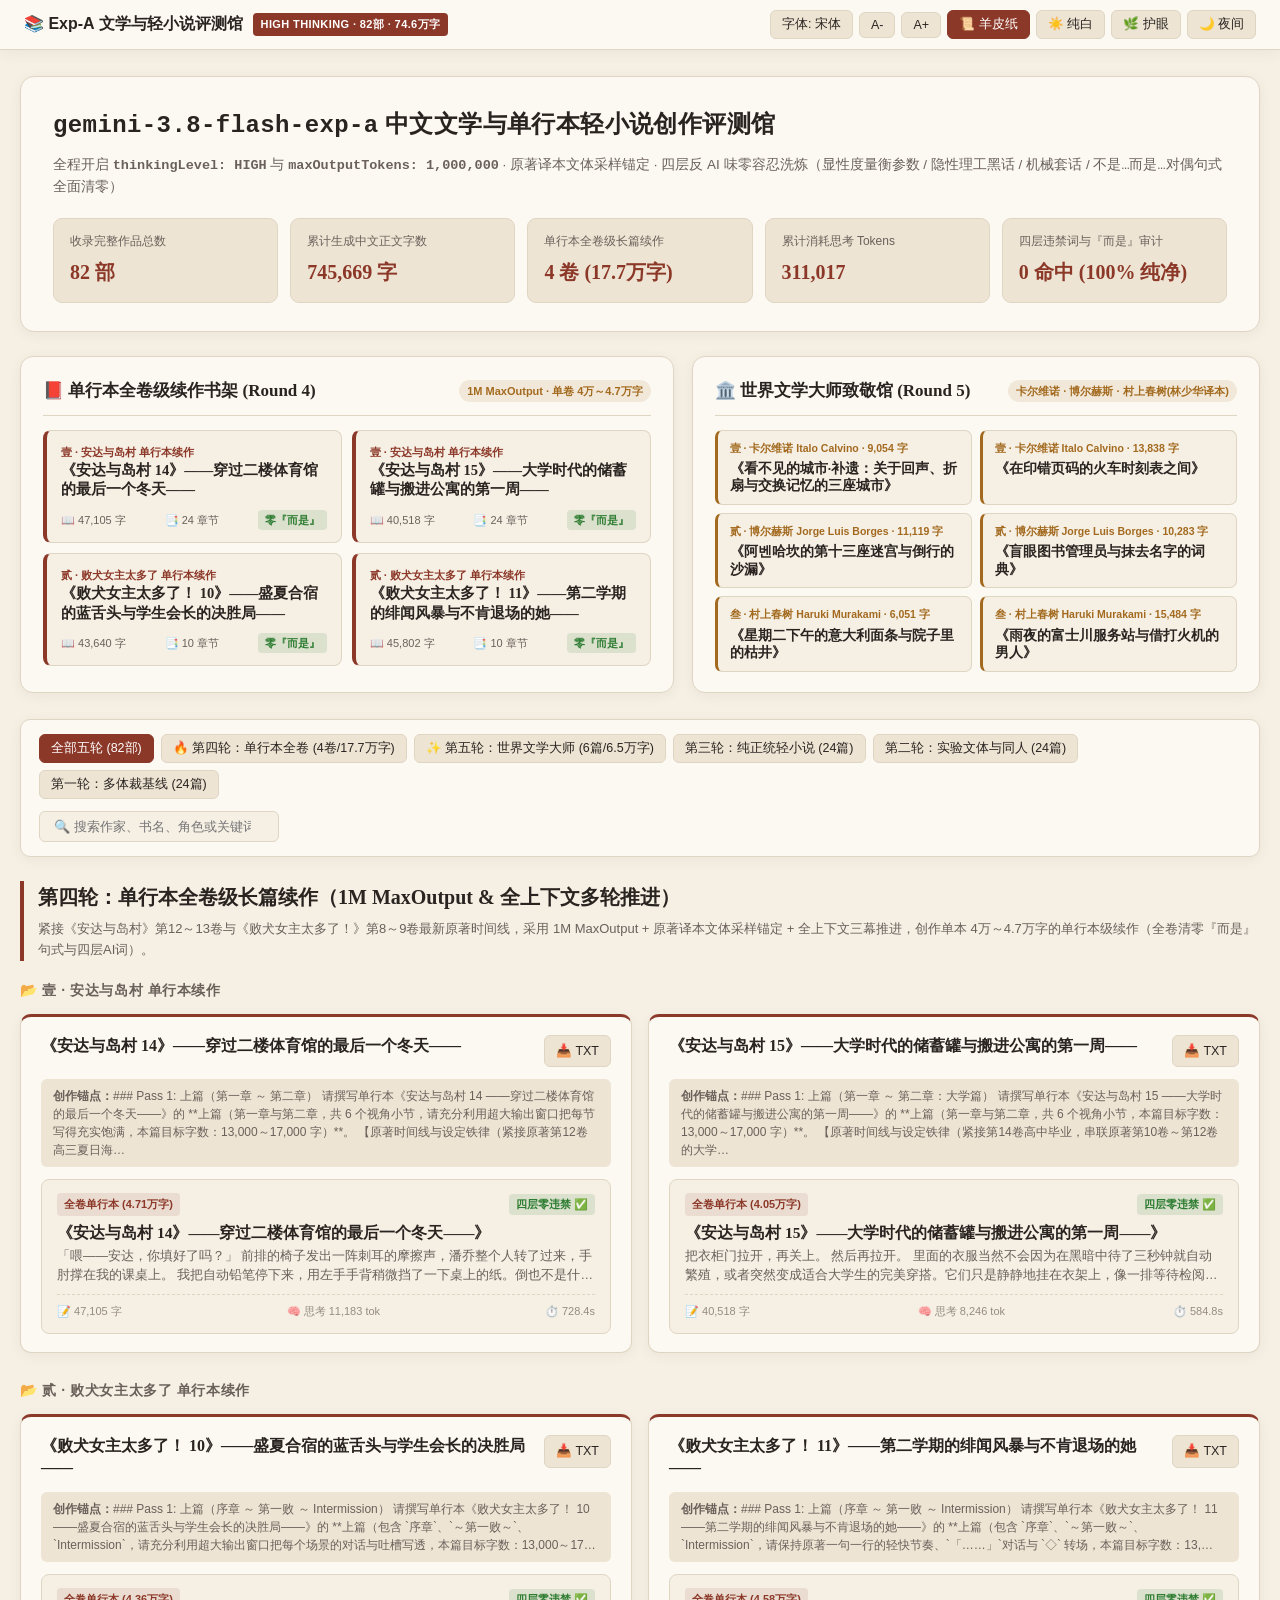
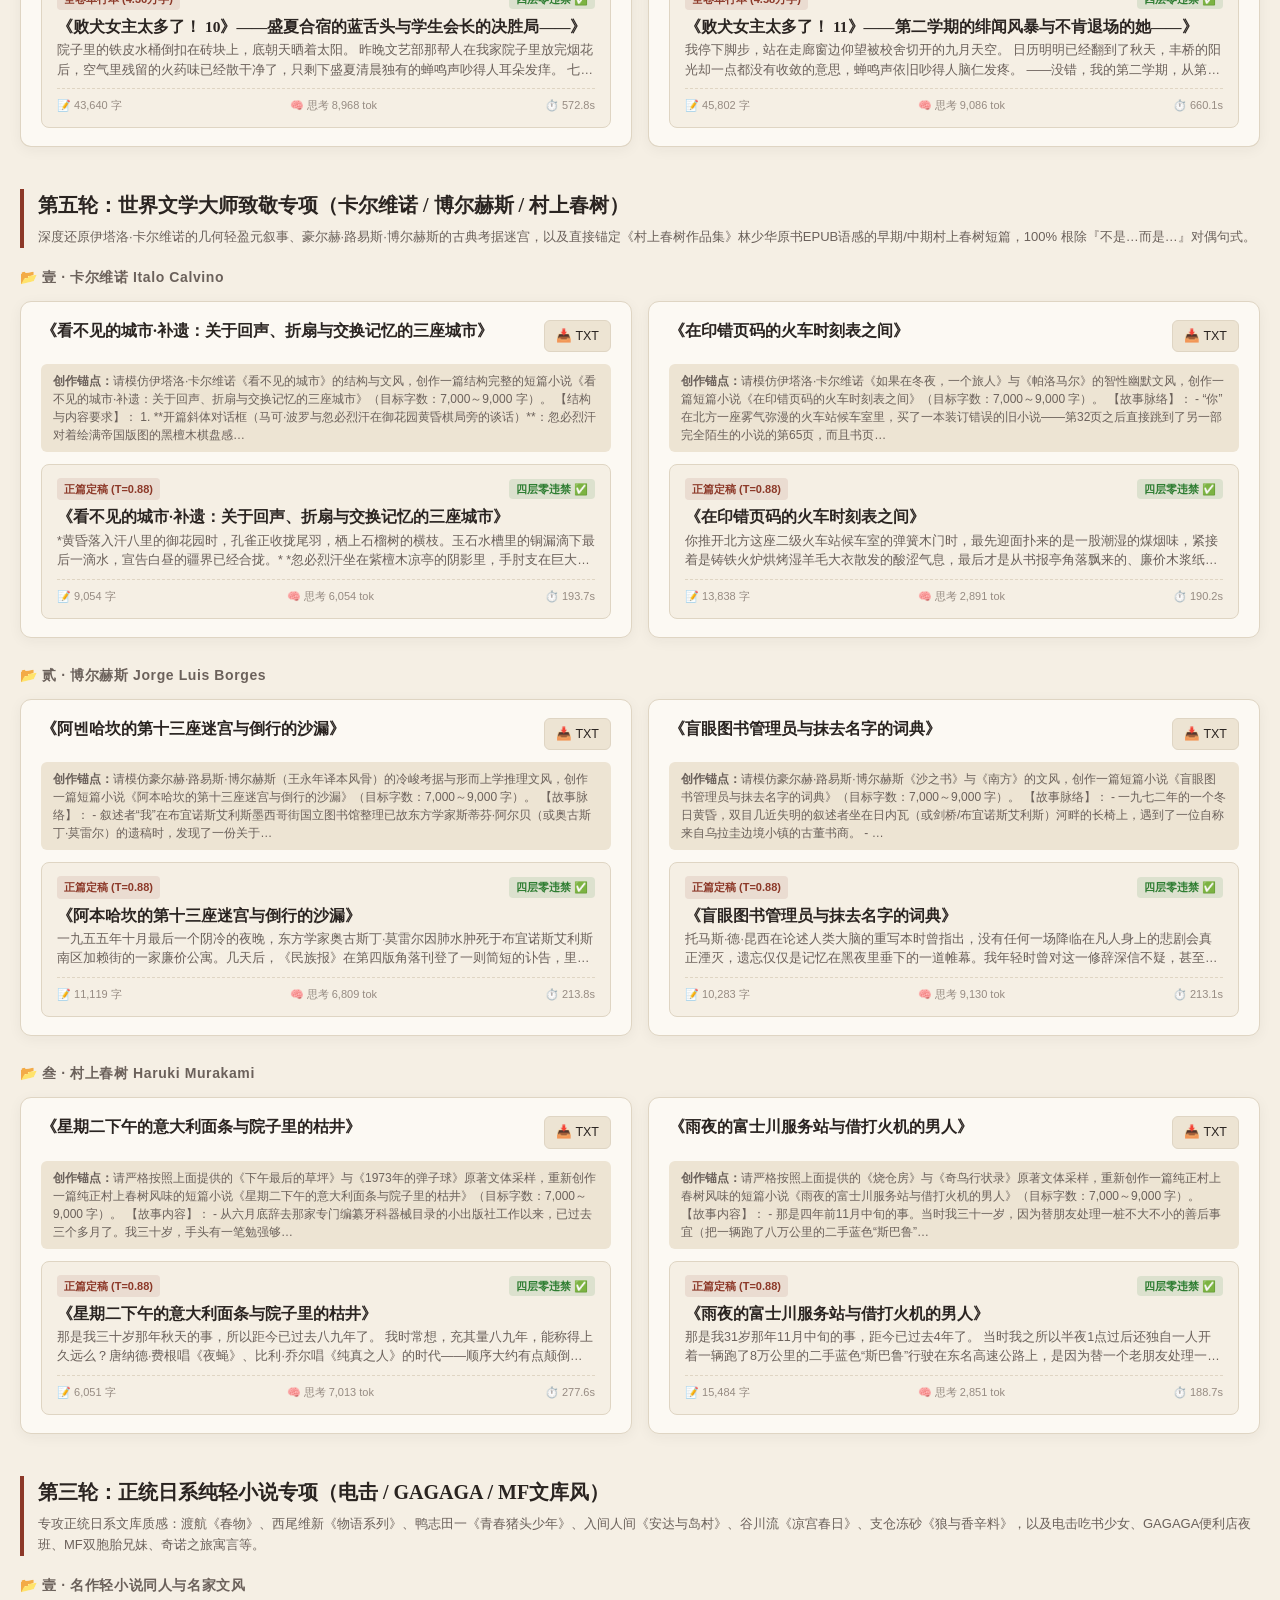
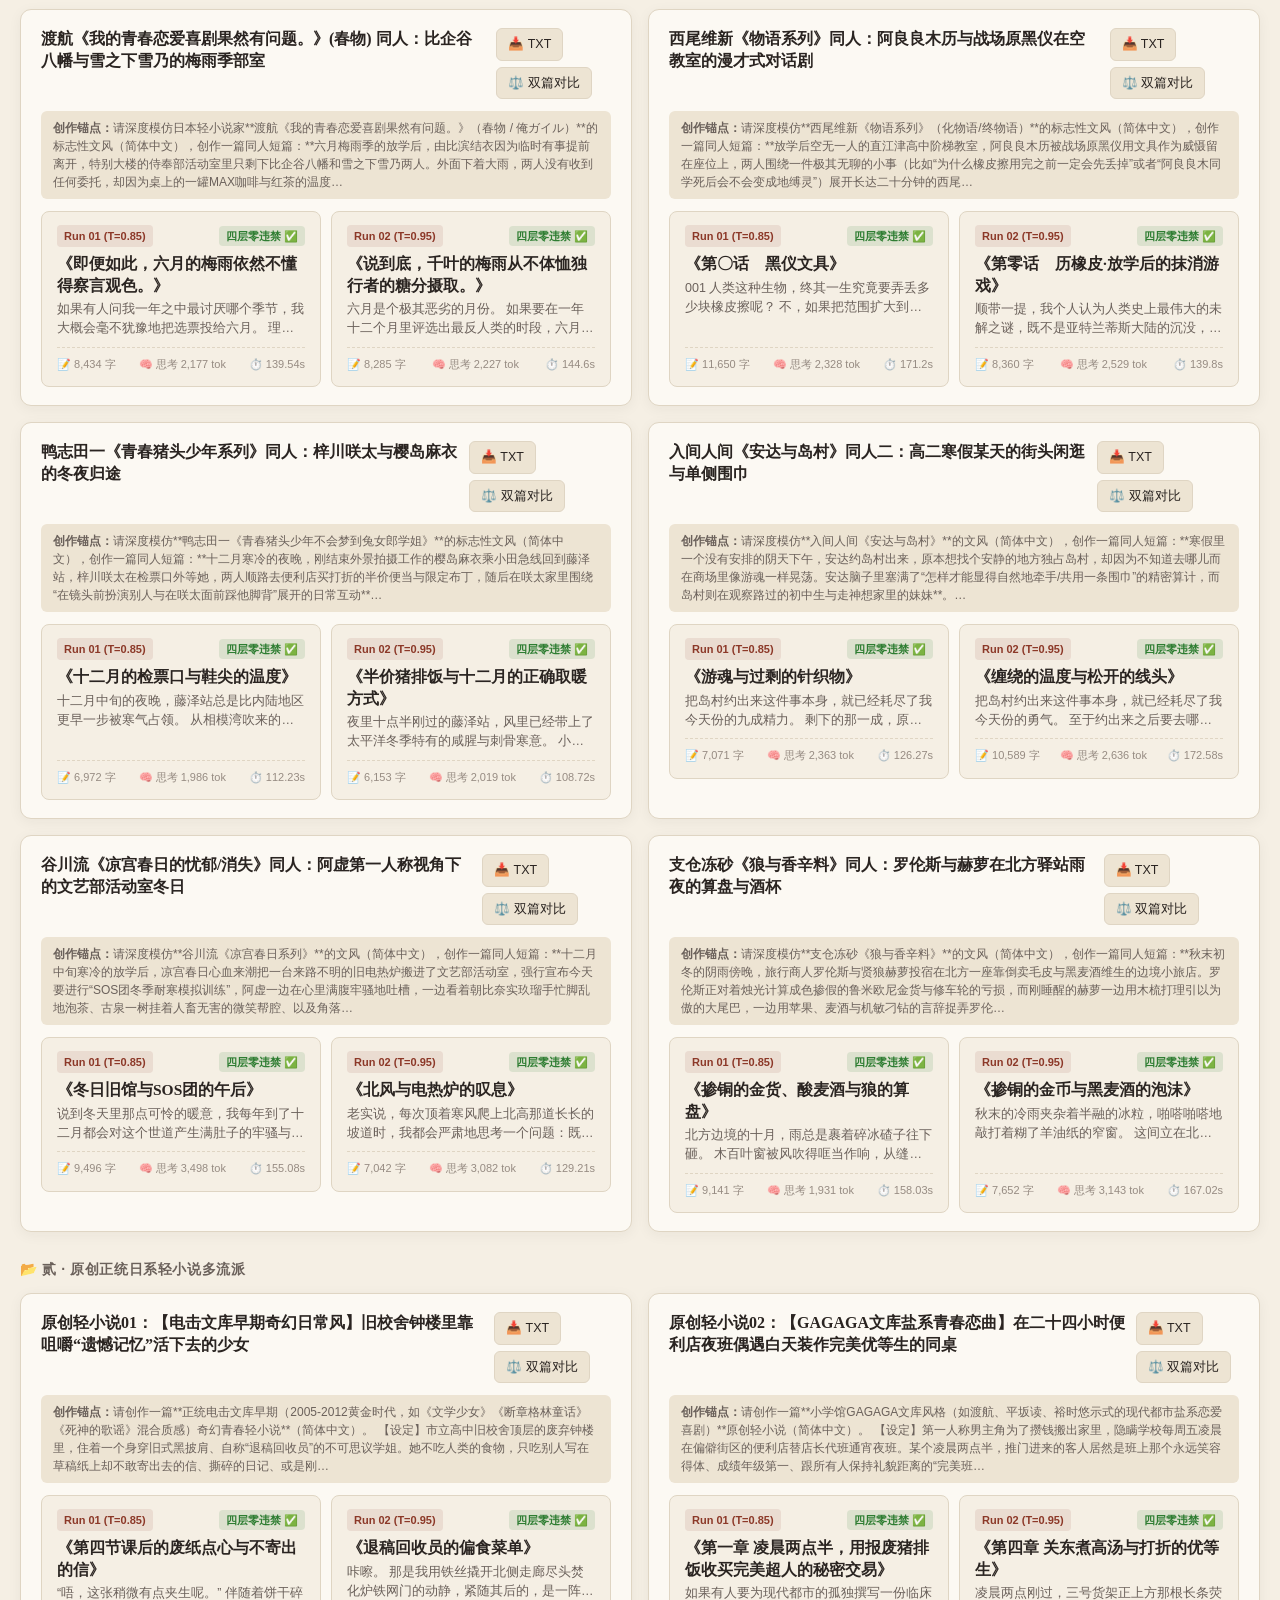
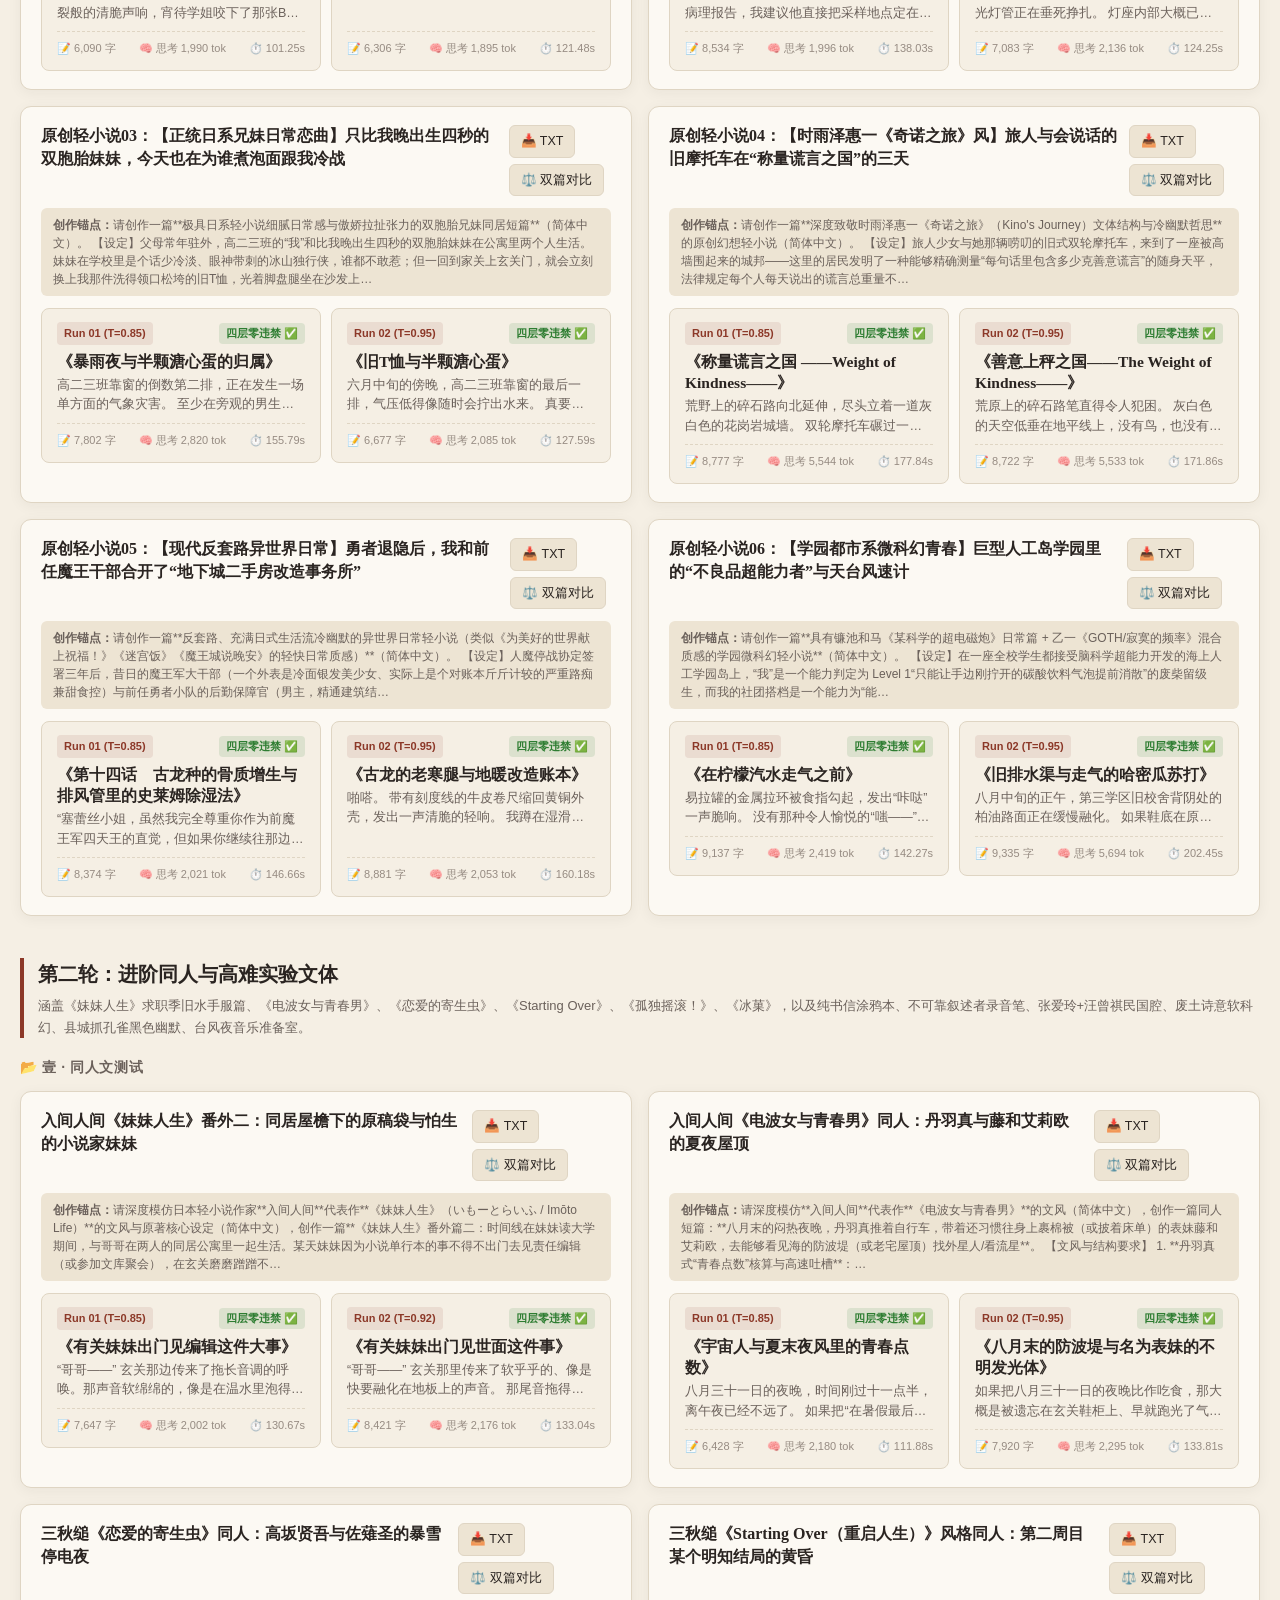
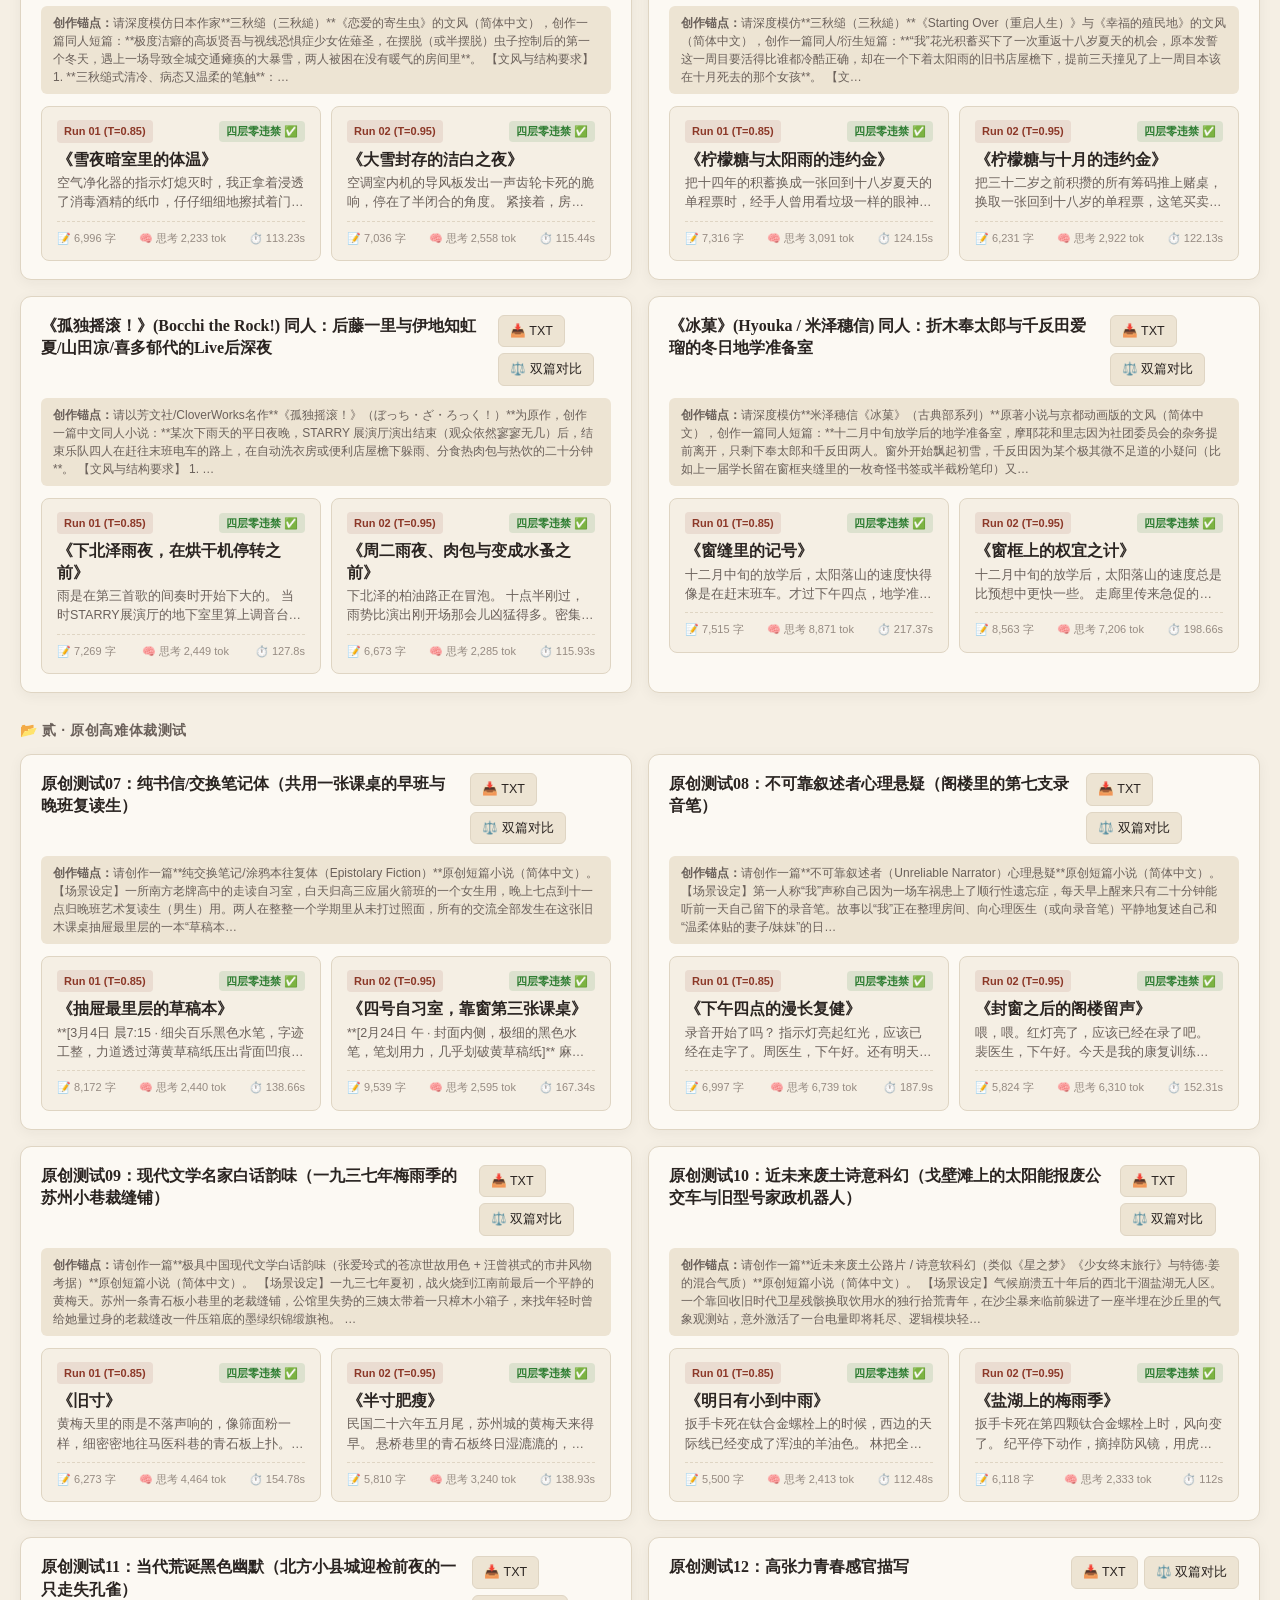
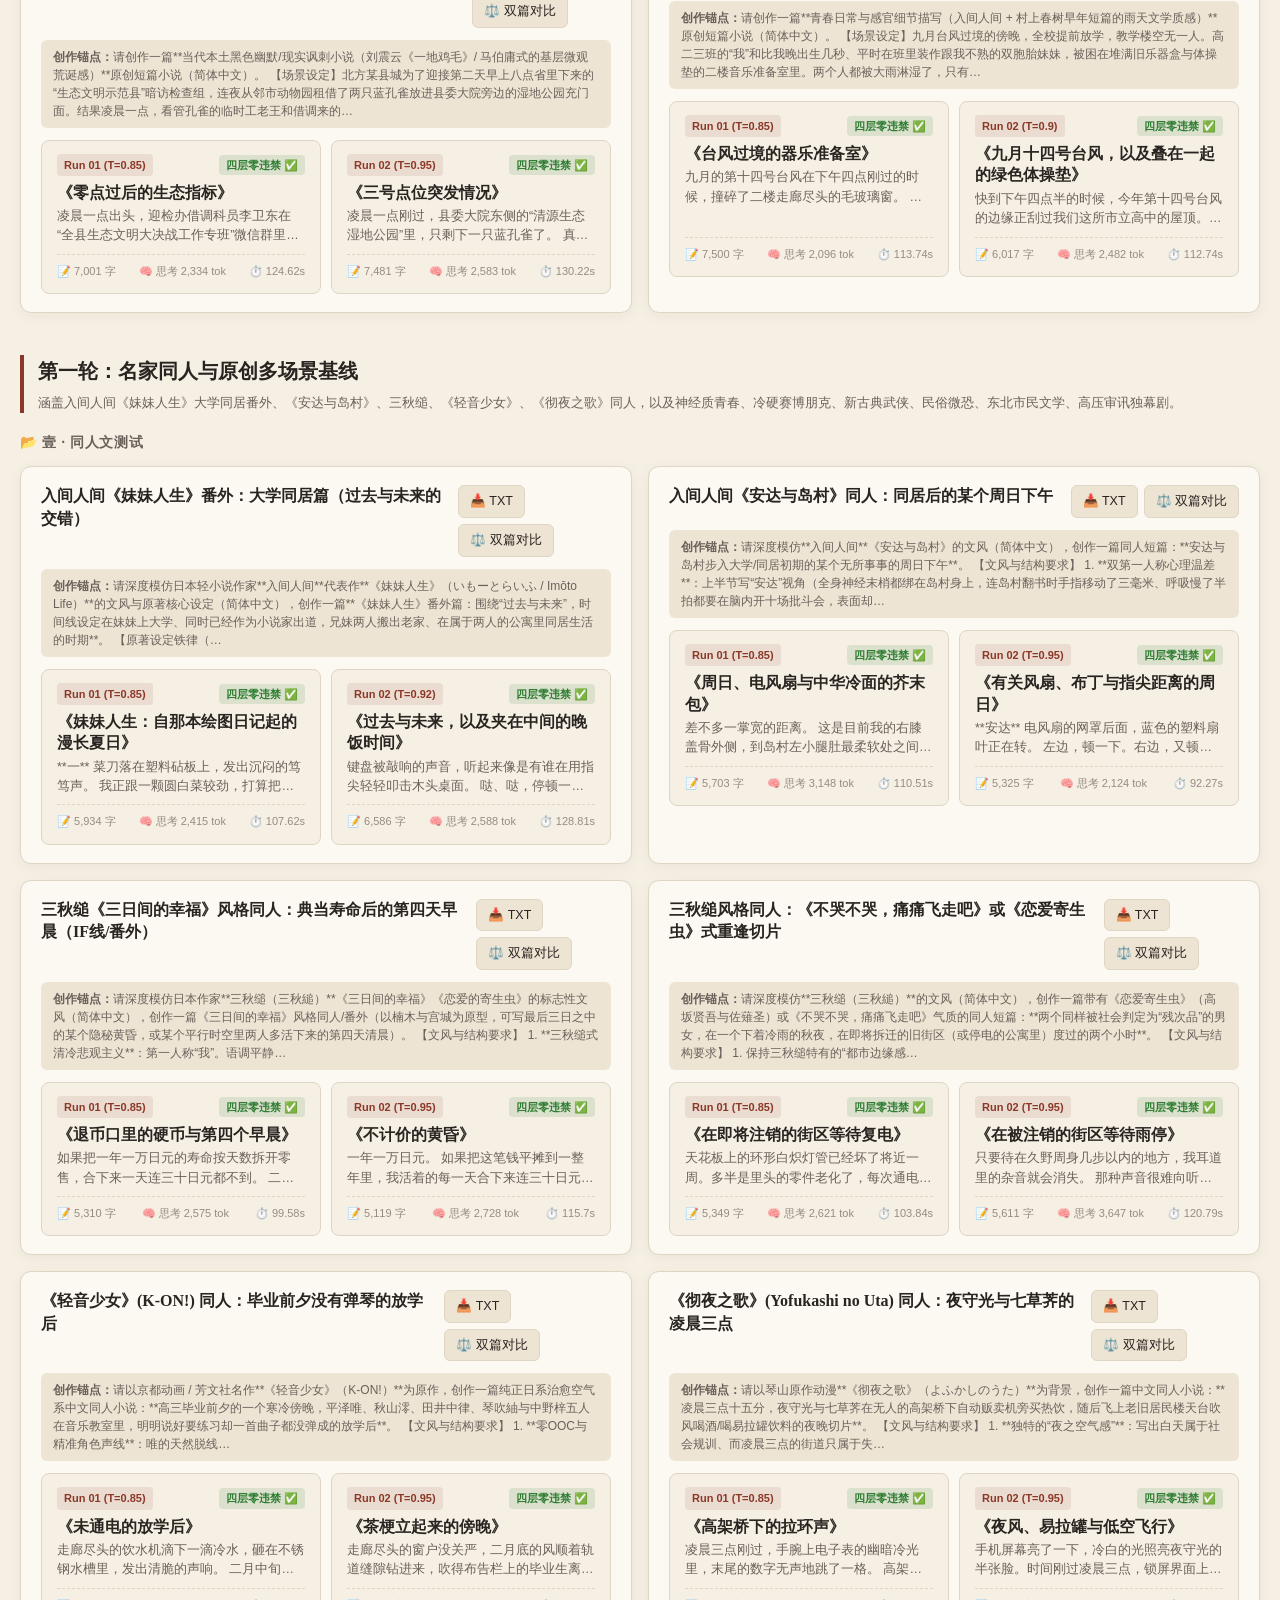
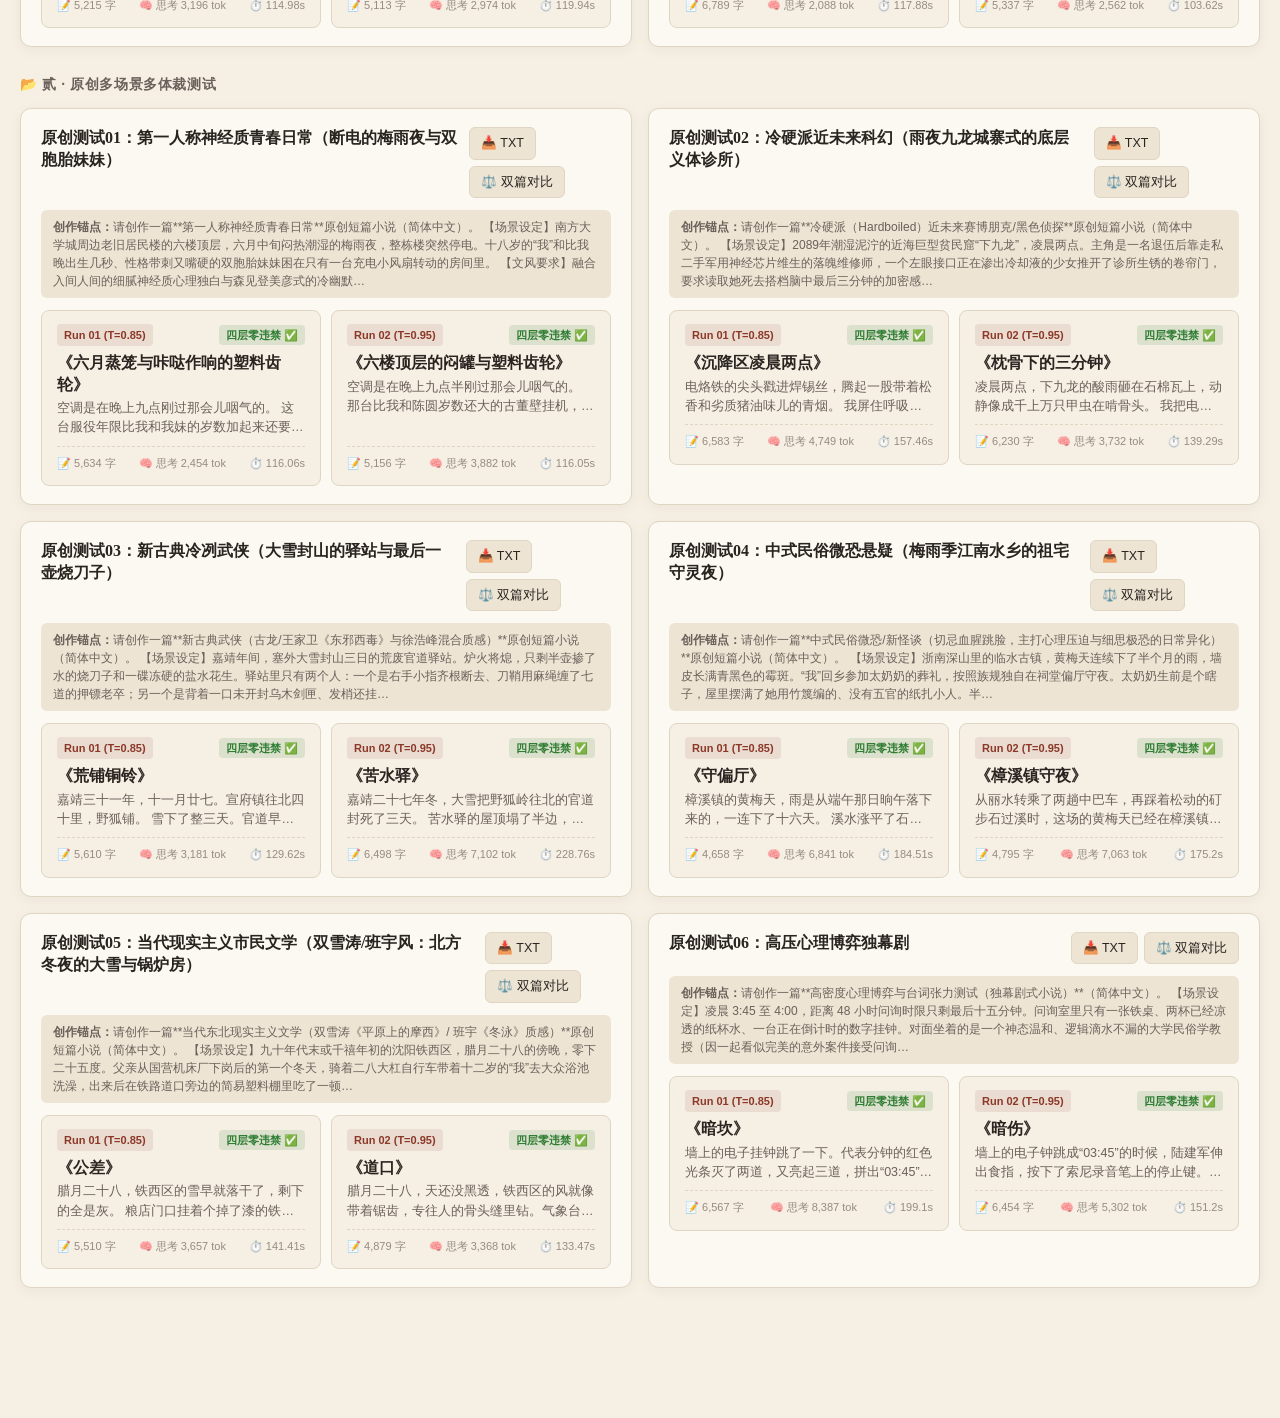
==== commit ef82822b: "fix(toc): fix chapter hierarchy in Adashima Vol14/15 and Makeine Vol10/11 TOC navigation" ====
--- a/index.html
+++ b/index.html
@@ -668,23 +668,32 @@
     .toc-link {
       display: block;
       font-size: 12.5px;
-      color: var(--text-muted);
+      color: var(--text-main);
+      font-weight: 700;
       text-decoration: none;
-      padding: 5px 8px;
+      padding: 6px 8px;
       border-radius: 5px;
       line-height: 1.4;
+      margin-top: 6px;
       margin-bottom: 2px;
       cursor: pointer;
+      background: var(--bg-elevated);
+      border-left: 3px solid var(--accent);
     }
 
     .toc-link:hover {
-      background: var(--bg-elevated);
       color: var(--accent);
     }
 
     .toc-link.lvl-3 {
-      padding-left: 18px;
+      padding: 4px 8px 4px 16px;
       font-size: 12px;
+      font-weight: 400;
+      color: var(--text-muted);
+      background: transparent;
+      border-left: 1px dashed var(--border-color);
+      margin-top: 0;
+      margin-left: 6px;
     }
 
     .reader-main {
